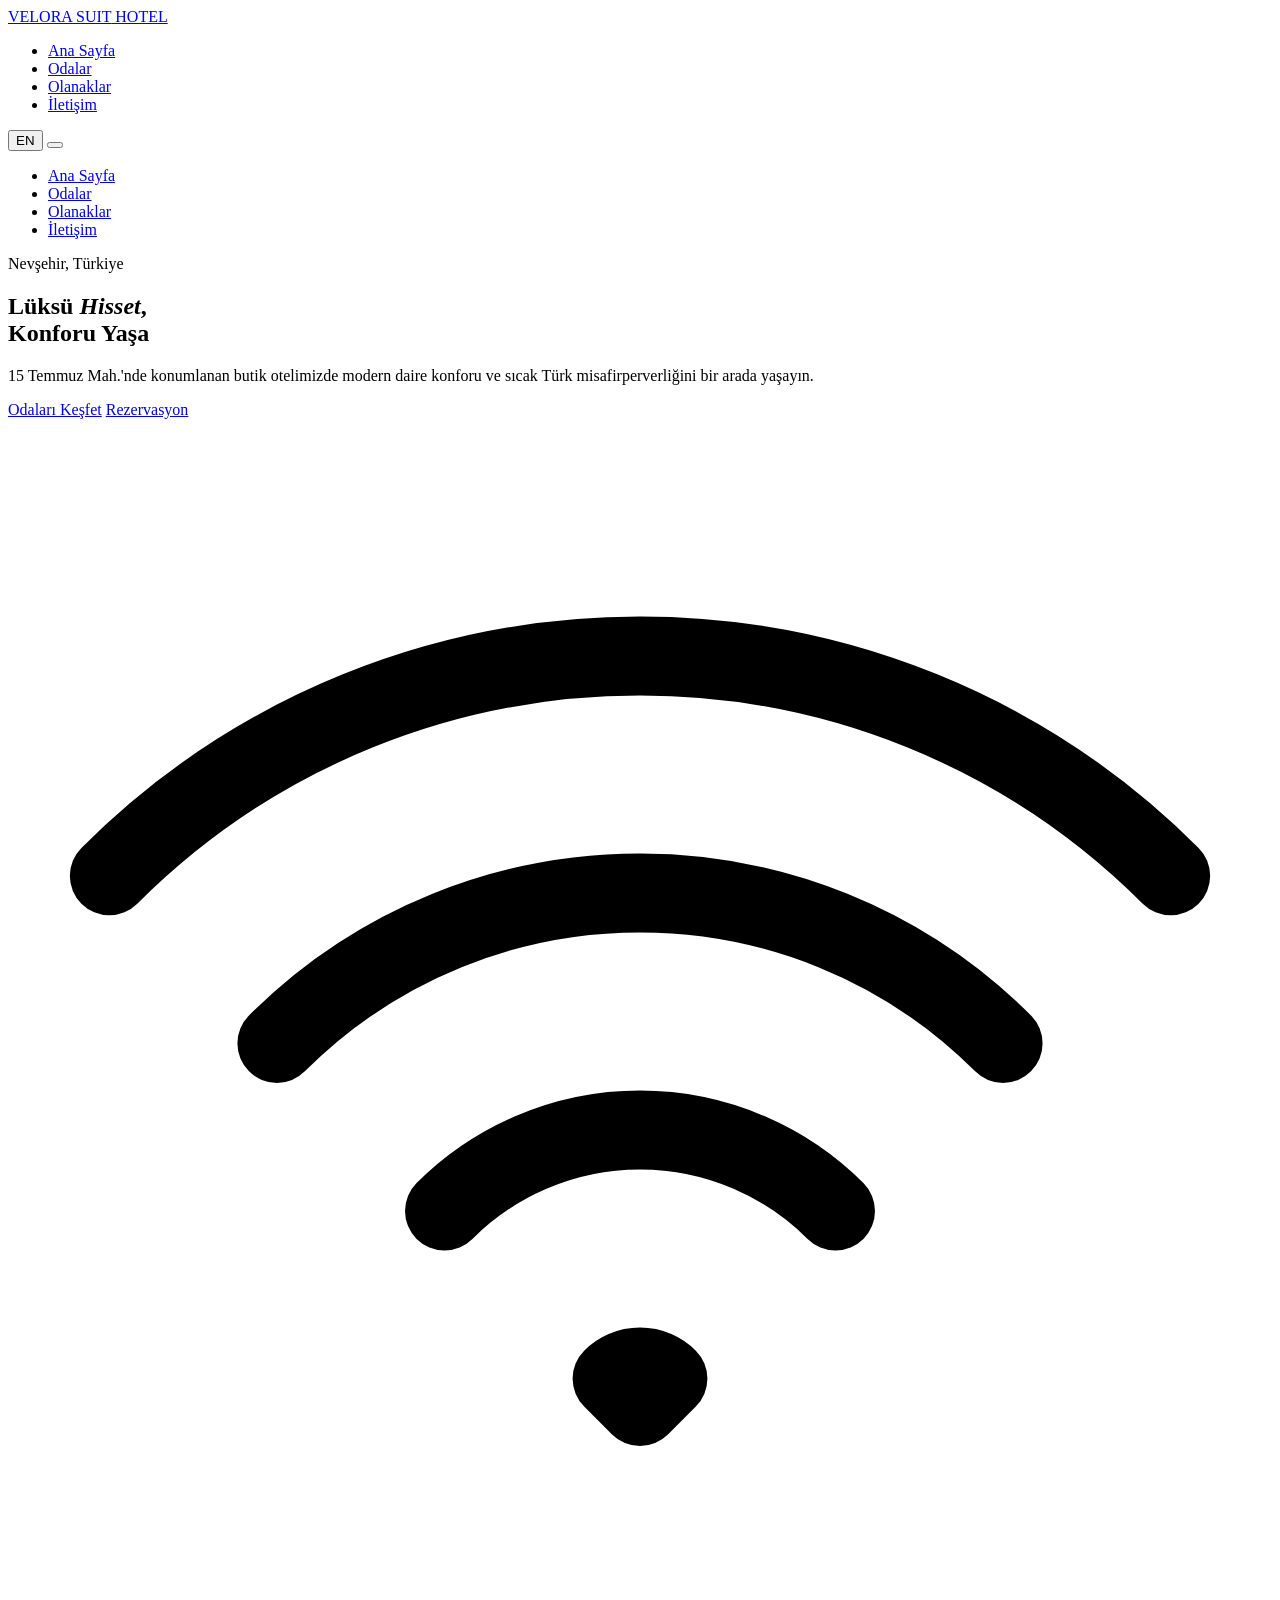
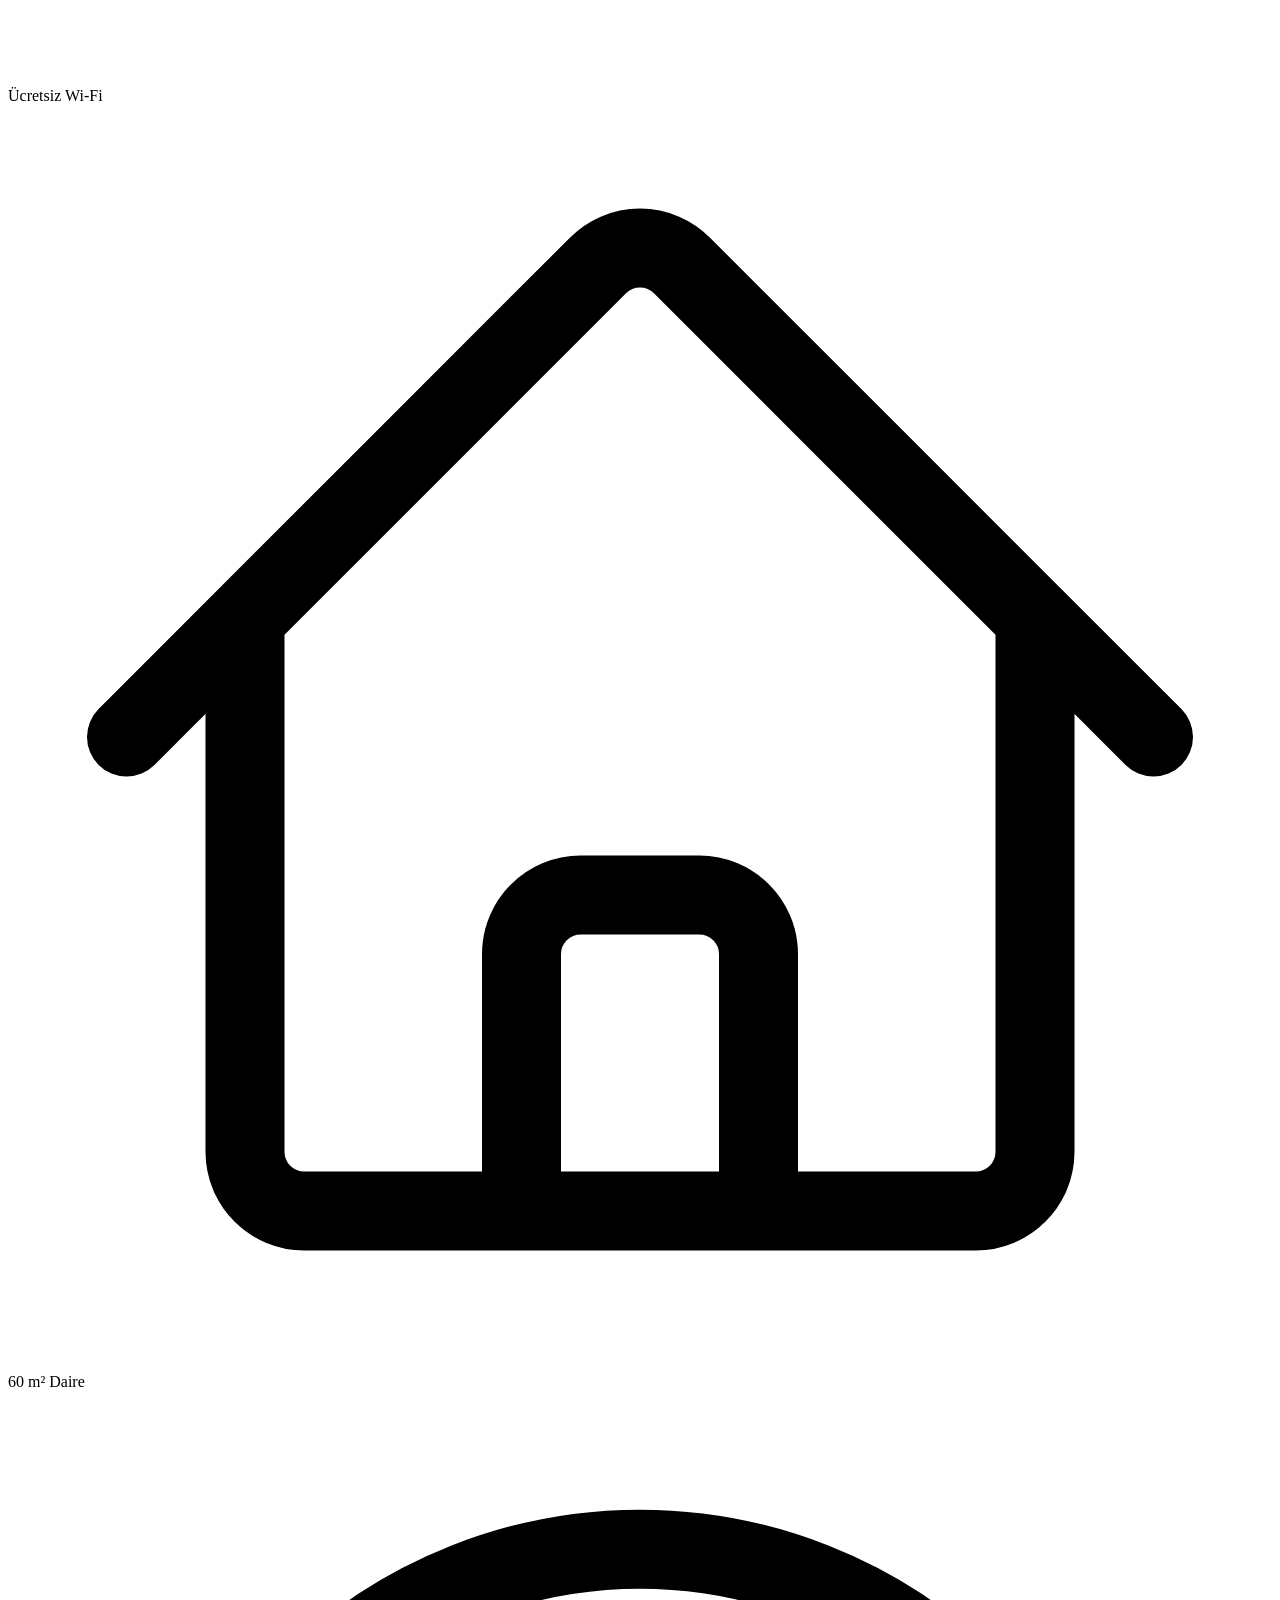
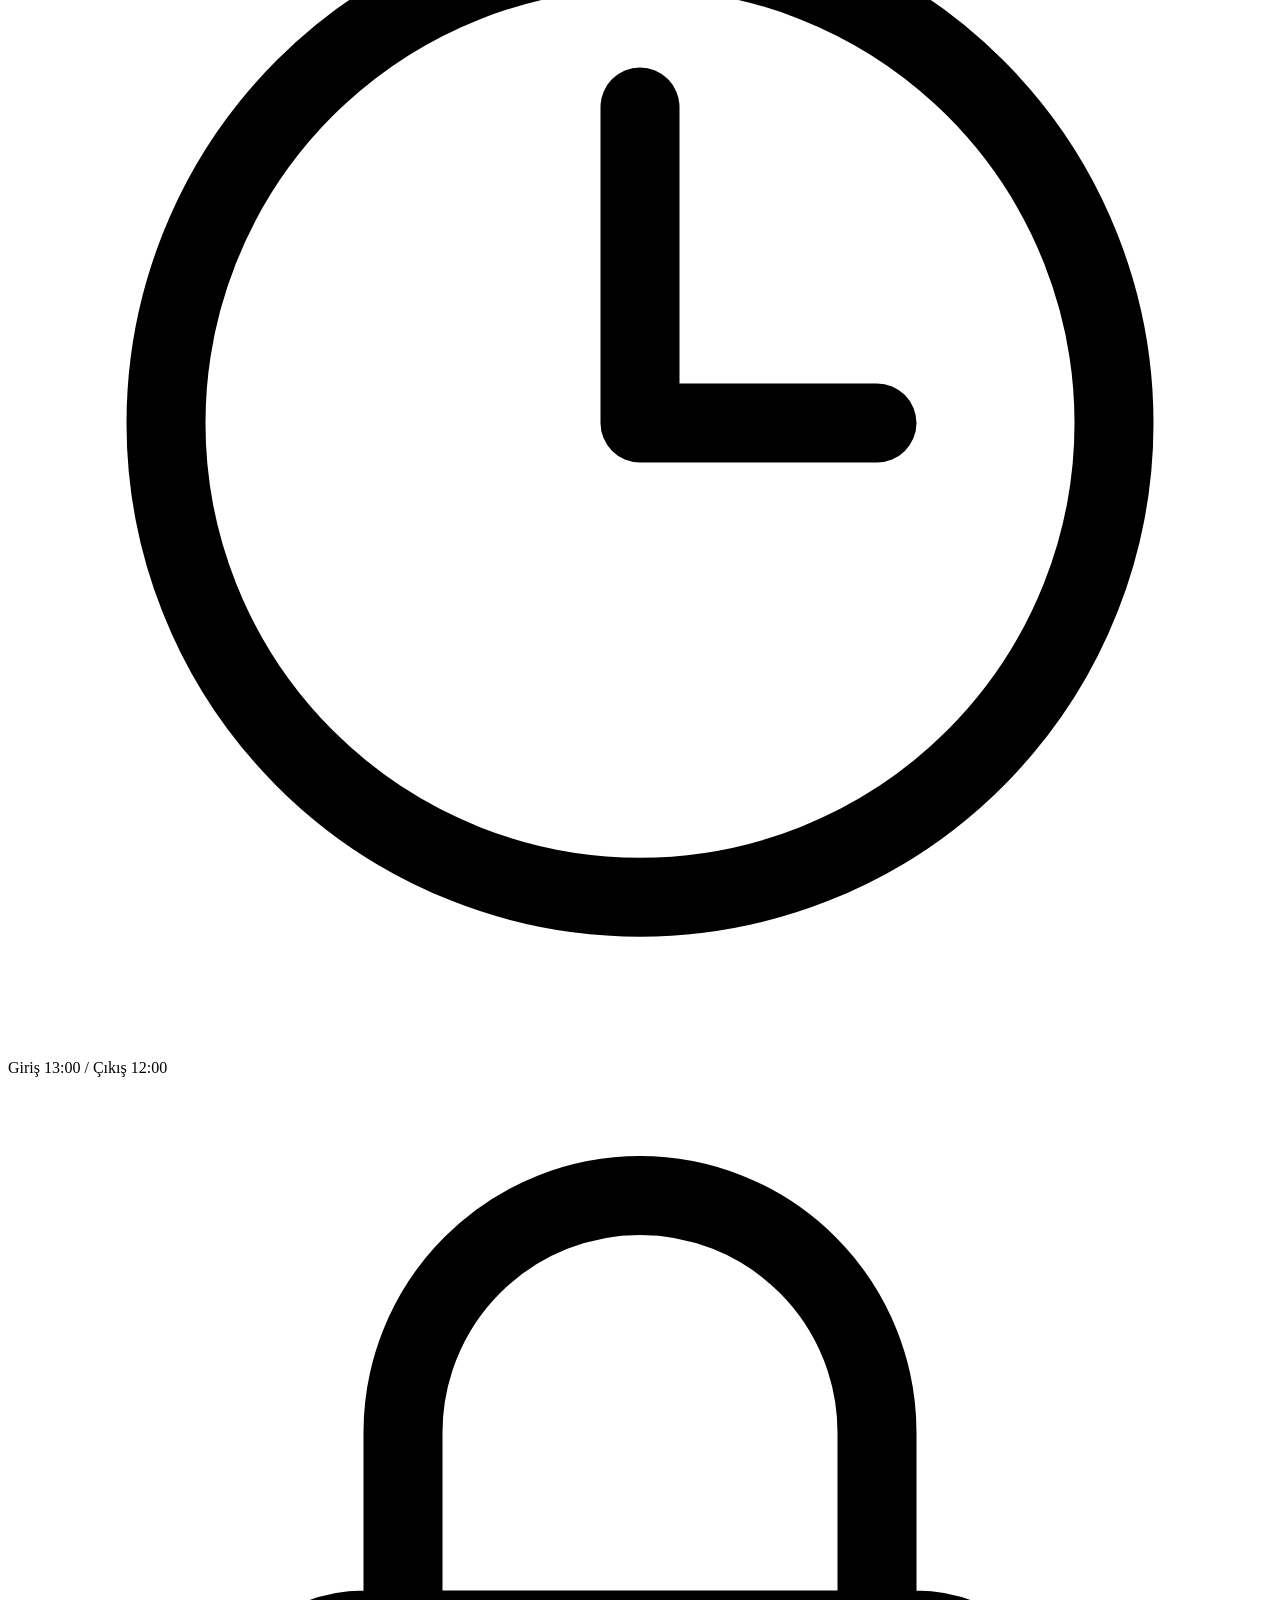
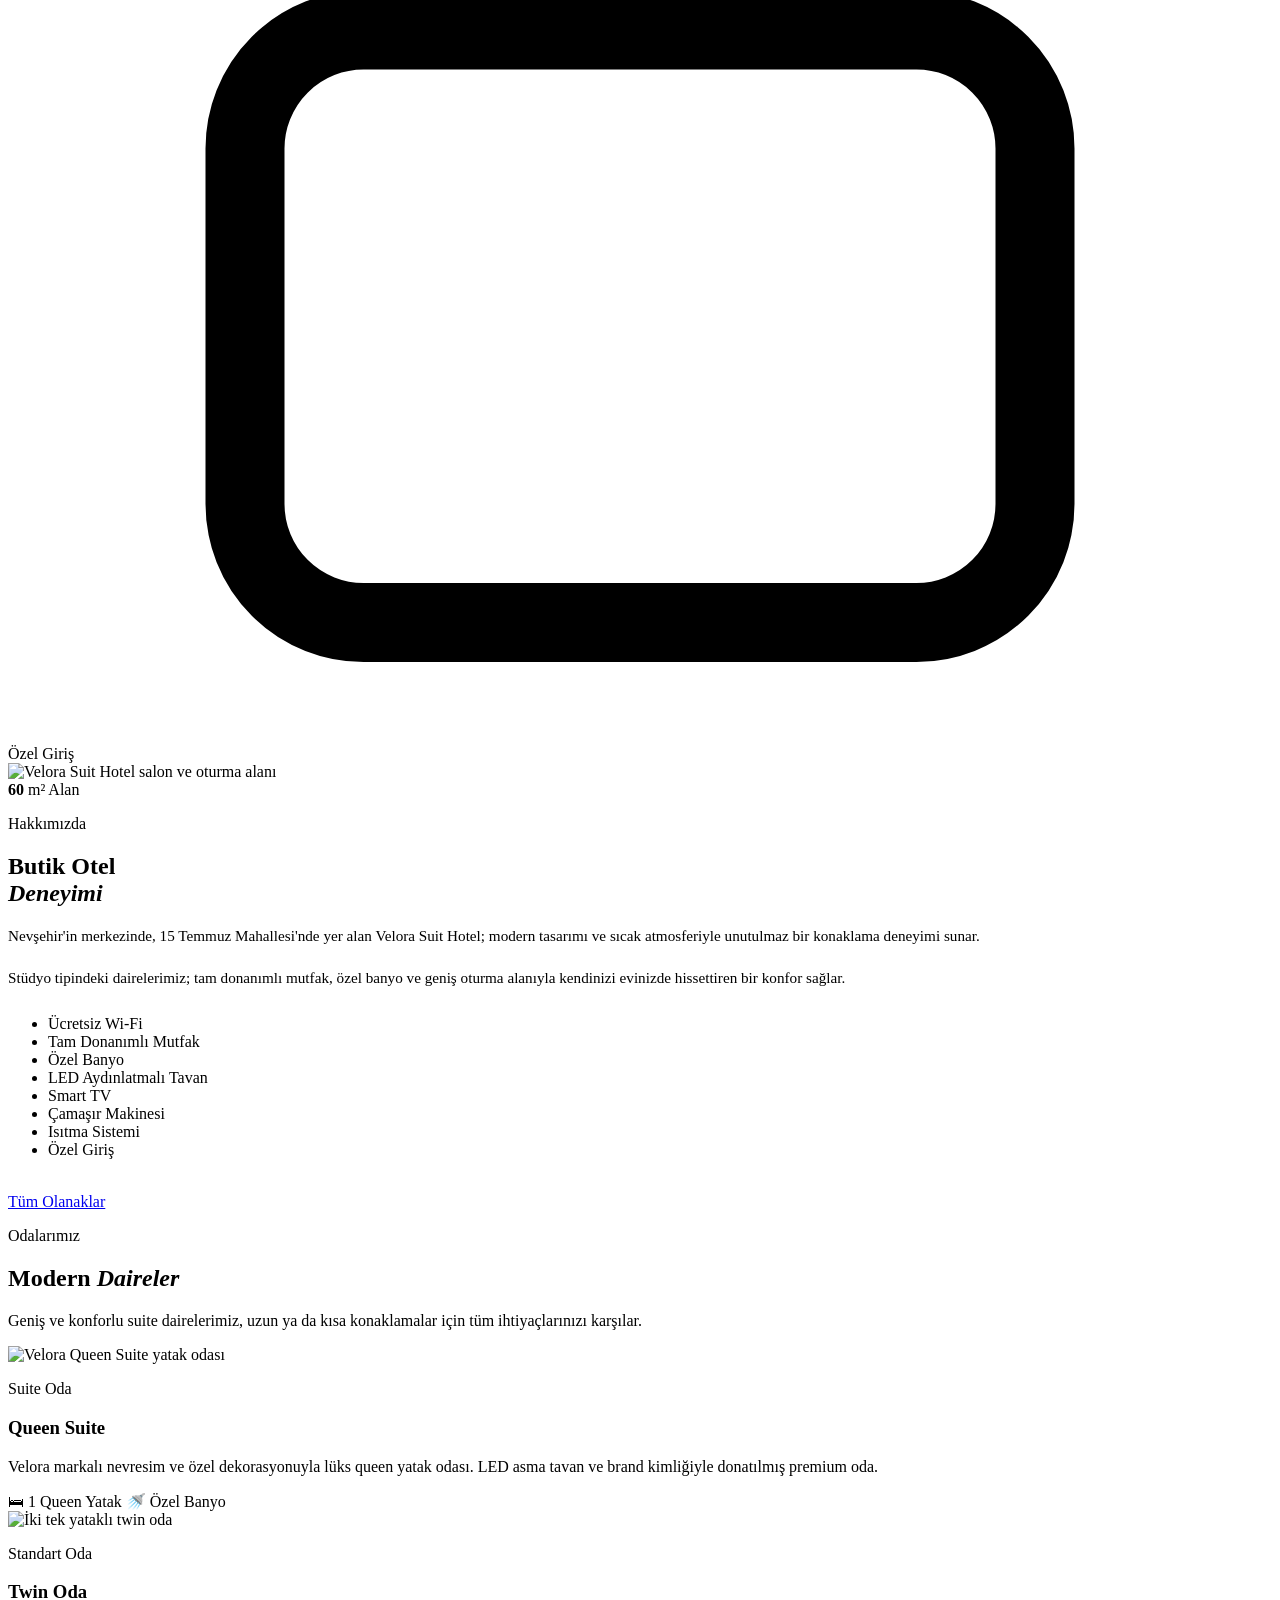
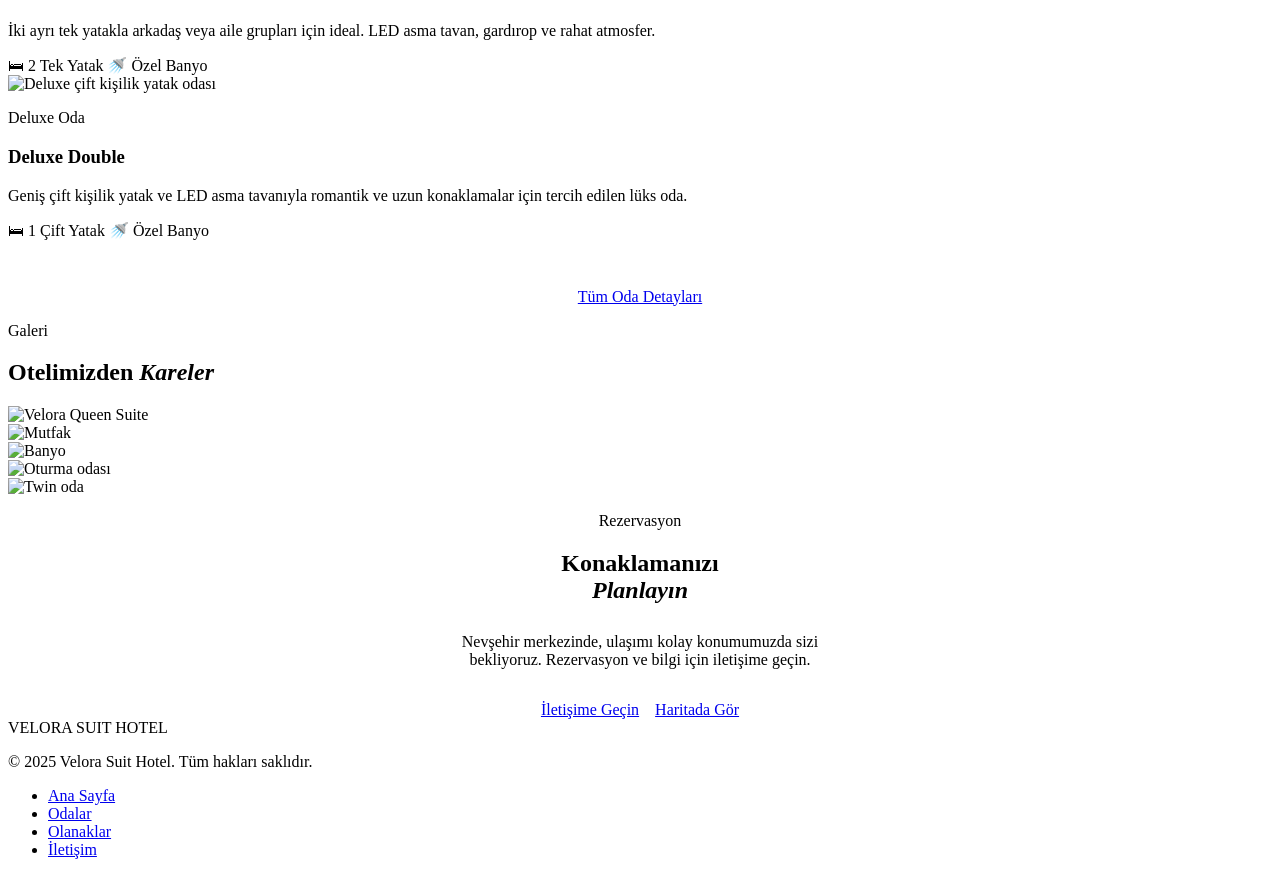
==== index.html @ 2bb5b2f3 "index.html eklendi" ====
<!DOCTYPE html>
<html lang="tr">
<head>
  <meta charset="UTF-8">
  <meta name="viewport" content="width=device-width, initial-scale=1.0">
  <meta name="description" content="Velora Suit Hotel — Nevşehir'in kalbinde lüks ve konforun buluştuğu butik otel. Modern daireler, özel giriş ve ücretsiz Wi-Fi.">
  <meta name="keywords" content="velora suit hotel, nevşehir otel, butik otel, kapadokya otel, suite hotel nevsehir">
  <meta name="author" content="Velora Suit Hotel">
  <meta property="og:title" content="Velora Suit Hotel — Nevşehir">
  <meta property="og:description" content="Luxury boutique hotel experience in the heart of Nevşehir.">
  <meta property="og:type" content="website">
  <meta name="theme-color" content="#0d0c0b">
  <title>Velora Suit Hotel — Nevşehir</title>
  <link rel="stylesheet" href="assets/css/style.css">
</head>
<body>

<!-- ── NAVBAR ── -->
<nav class="navbar" role="navigation">
  <a href="index.html" class="navbar__brand">VELORA <span>SUIT</span> HOTEL</a>
  <ul class="navbar__nav">
    <li><a href="index.html" data-tr="Ana Sayfa" data-en="Home">Ana Sayfa</a></li>
    <li><a href="pages/rooms.html" data-tr="Odalar" data-en="Rooms">Odalar</a></li>
    <li><a href="pages/amenities.html" data-tr="Olanaklar" data-en="Amenities">Olanaklar</a></li>
    <li><a href="pages/contact.html" data-tr="İletişim" data-en="Contact">İletişim</a></li>
  </ul>
  <button class="lang-btn" onclick="toggleLang()" aria-label="Change language">EN</button>
  <button class="hamburger" aria-label="Toggle menu" aria-expanded="false">
    <span></span><span></span><span></span>
  </button>
</nav>

<!-- Mobile nav -->
<ul class="mobile-nav" role="list">
  <li><a href="index.html" data-tr="Ana Sayfa" data-en="Home">Ana Sayfa</a></li>
  <li><a href="pages/rooms.html" data-tr="Odalar" data-en="Rooms">Odalar</a></li>
  <li><a href="pages/amenities.html" data-tr="Olanaklar" data-en="Amenities">Olanaklar</a></li>
  <li><a href="pages/contact.html" data-tr="İletişim" data-en="Contact">İletişim</a></li>
</ul>

<!-- ── HERO — bg: Velora logolu yatak odası (7.jpg) ── -->
<section class="hero">
  <div class="hero__bg" style="background-image: url('assets/img/hero-room.jpg');" role="img" aria-label="Velora Suite Hotel bedroom"></div>
  <div class="hero__overlay"></div>
  <div class="hero__content">
    <p class="hero__eyebrow" data-tr="Nevşehir, Türkiye" data-en="Nevşehir, Turkey">Nevşehir, Türkiye</p>
    <h1 class="hero__title" data-tr-html="Lüksü <em>Hisset</em>,<br>Konforu Yaşa" data-en-html="Feel the <em>Luxury</em>,<br>Live the Comfort">Lüksü <em>Hisset</em>,<br>Konforu Yaşa</h1>
    <p class="hero__sub" data-tr="15 Temmuz Mah.'nde konumlanan butik otelimizde modern daire konforu ve sıcak Türk misafirperverliğini bir arada yaşayın." data-en="Experience modern apartment comfort and warm Turkish hospitality at our boutique hotel in the 15 Temmuz neighborhood.">15 Temmuz Mah.'nde konumlanan butik otelimizde modern daire konforu ve sıcak Türk misafirperverliğini bir arada yaşayın.</p>
    <div class="hero__actions">
      <a href="pages/rooms.html" class="btn btn-primary" data-tr="Odaları Keşfet" data-en="Explore Rooms">Odaları Keşfet</a>
      <a href="pages/contact.html" class="btn btn-outline" data-tr="Rezervasyon" data-en="Book Now">Rezervasyon</a>
    </div>
  </div>
</section>

<!-- ── INFO STRIP ── -->
<div class="info-strip">
  <div class="info-strip__inner">
    <div class="info-strip__item">
      <svg fill="none" stroke="currentColor" viewBox="0 0 24 24" stroke-width="1.5"><path stroke-linecap="round" stroke-linejoin="round" d="M8.288 15.038a5.25 5.25 0 017.424 0M5.106 11.856c3.807-3.808 9.98-3.808 13.788 0M1.924 8.674c5.565-5.565 14.587-5.565 20.152 0M12.53 18.22l-.53.53-.53-.53a.75.75 0 011.06 0z"/></svg>
      <span data-tr="Ücretsiz Wi-Fi" data-en="Free Wi-Fi">Ücretsiz Wi-Fi</span>
    </div>
    <div class="info-strip__item">
      <svg fill="none" stroke="currentColor" viewBox="0 0 24 24" stroke-width="1.5"><path stroke-linecap="round" stroke-linejoin="round" d="M2.25 12l8.954-8.955a1.126 1.126 0 011.591 0L21.75 12M4.5 9.75v10.125c0 .621.504 1.125 1.125 1.125H9.75v-4.875c0-.621.504-1.125 1.125-1.125h2.25c.621 0 1.125.504 1.125 1.125V21h4.125c.621 0 1.125-.504 1.125-1.125V9.75M8.25 21h8.25"/></svg>
      <span data-tr="60 m² Daire" data-en="60 m² Suite">60 m² Daire</span>
    </div>
    <div class="info-strip__item">
      <svg fill="none" stroke="currentColor" viewBox="0 0 24 24" stroke-width="1.5"><path stroke-linecap="round" stroke-linejoin="round" d="M12 6v6h4.5m4.5 0a9 9 0 11-18 0 9 9 0 0118 0z"/></svg>
      <span data-tr="Giriş 13:00 / Çıkış 12:00" data-en="Check-in 13:00 / Check-out 12:00">Giriş 13:00 / Çıkış 12:00</span>
    </div>
    <div class="info-strip__item">
      <svg fill="none" stroke="currentColor" viewBox="0 0 24 24" stroke-width="1.5"><path stroke-linecap="round" stroke-linejoin="round" d="M16.5 10.5V6.75a4.5 4.5 0 10-9 0v3.75m-.75 11.25h10.5a2.25 2.25 0 002.25-2.25v-6.75a2.25 2.25 0 00-2.25-2.25H6.75a2.25 2.25 0 00-2.25 2.25v6.75a2.25 2.25 0 002.25 2.25z"/></svg>
      <span data-tr="Özel Giriş" data-en="Private Entrance">Özel Giriş</span>
    </div>
  </div>
</div>

<!-- ── ABOUT — img: Oturma odası (1.jpg / living-room.jpg) ── -->
<section class="section">
  <div class="container">
    <div class="about-grid">
      <div class="about-img reveal">
        <img src="assets/img/living-room.jpg" alt="Velora Suit Hotel salon ve oturma alanı" style="height:520px;">
        <div class="about-img__badge">
          <strong>60</strong>
          <span data-tr="m² Alan" data-en="m² Space">m² Alan</span>
        </div>
      </div>
      <div class="reveal">
        <p class="section-label" data-tr="Hakkımızda" data-en="About Us">Hakkımızda</p>
        <h2 data-tr-html="Butik Otel<br><em>Deneyimi</em>" data-en-html="Boutique Hotel<br><em>Experience</em>">Butik Otel<br><em>Deneyimi</em></h2>
        <div class="gold-divider"></div>
        <p style="color:var(--clr-muted);font-size:.95rem;margin-bottom:1.5rem;" data-tr="Nevşehir'in merkezinde, 15 Temmuz Mahallesi'nde yer alan Velora Suit Hotel; modern tasarımı ve sıcak atmosferiyle unutulmaz bir konaklama deneyimi sunar." data-en="Located in central Nevşehir's 15 Temmuz neighborhood, Velora Suit Hotel offers an unforgettable stay with its modern design and warm atmosphere.">Nevşehir'in merkezinde, 15 Temmuz Mahallesi'nde yer alan Velora Suit Hotel; modern tasarımı ve sıcak atmosferiyle unutulmaz bir konaklama deneyimi sunar.</p>
        <p style="color:var(--clr-muted);font-size:.95rem;margin-bottom:1.8rem;" data-tr="Stüdyo tipindeki dairelerimiz; tam donanımlı mutfak, özel banyo ve geniş oturma alanıyla kendinizi evinizde hissettiren bir konfor sağlar." data-en="Our studio-type suites provide a home-away-from-home feeling with a fully equipped kitchen, private bathroom, and spacious living area.">Stüdyo tipindeki dairelerimiz; tam donanımlı mutfak, özel banyo ve geniş oturma alanıyla kendinizi evinizde hissettiren bir konfor sağlar.</p>
        <ul class="features-list">
          <li data-tr="Ücretsiz Wi-Fi" data-en="Free Wi-Fi">Ücretsiz Wi-Fi</li>
          <li data-tr="Tam Donanımlı Mutfak" data-en="Fully Equipped Kitchen">Tam Donanımlı Mutfak</li>
          <li data-tr="Özel Banyo" data-en="Private Bathroom">Özel Banyo</li>
          <li data-tr="LED Aydınlatmalı Tavan" data-en="LED Lit Ceiling">LED Aydınlatmalı Tavan</li>
          <li data-tr="Smart TV" data-en="Smart TV">Smart TV</li>
          <li data-tr="Çamaşır Makinesi" data-en="Washing Machine">Çamaşır Makinesi</li>
          <li data-tr="Isıtma Sistemi" data-en="Heating System">Isıtma Sistemi</li>
          <li data-tr="Özel Giriş" data-en="Private Entrance">Özel Giriş</li>
        </ul>
        <br>
        <a href="pages/amenities.html" class="btn btn-outline" data-tr="Tüm Olanaklar" data-en="All Amenities">Tüm Olanaklar</a>
      </div>
    </div>
  </div>
</section>

<!-- ── ROOMS PREVIEW ── -->
<section class="section section--alt">
  <div class="container">
    <div class="section-head reveal">
      <p class="section-label" data-tr="Odalarımız" data-en="Our Rooms">Odalarımız</p>
      <h2 data-tr-html="Modern <em>Daireler</em>" data-en-html="Modern <em>Suites</em>">Modern <em>Daireler</em></h2>
      <p data-tr="Geniş ve konforlu suite dairelerimiz, uzun ya da kısa konaklamalar için tüm ihtiyaçlarınızı karşılar." data-en="Our spacious and comfortable suites meet all your needs for both short and extended stays.">Geniş ve konforlu suite dairelerimiz, uzun ya da kısa konaklamalar için tüm ihtiyaçlarınızı karşılar.</p>
    </div>
    <div class="rooms-grid">

      <!-- Velora logolu yatak odası (7.jpg) → Queen Suite -->
      <div class="room-card reveal">
        <div class="room-card__img img-trigger">
          <img src="assets/img/hero-room.jpg" alt="Velora Queen Suite yatak odası" style="object-position: center top;">
        </div>
        <div class="room-card__body">
          <p class="room-card__tag" data-tr="Suite Oda" data-en="Suite Room">Suite Oda</p>
          <h3 class="room-card__title" data-tr="Queen Suite" data-en="Queen Suite">Queen Suite</h3>
          <p class="room-card__desc" data-tr="Velora markalı nevresim ve özel dekorasyonuyla lüks queen yatak odası. LED asma tavan ve brand kimliğiyle donatılmış premium oda." data-en="Luxury queen bedroom with Velora-branded linen and private decor. Premium suite featuring LED ceiling lighting and brand identity.">Velora markalı nevresim ve özel dekorasyonuyla lüks queen yatak odası. LED asma tavan ve brand kimliğiyle donatılmış premium oda.</p>
          <div class="room-card__meta">
            <span data-tr="🛏 1 Queen Yatak" data-en="🛏 1 Queen Bed">🛏 1 Queen Yatak</span>
            <span data-tr="🚿 Özel Banyo" data-en="🚿 Private Bath">🚿 Özel Banyo</span>
          </div>
        </div>
      </div>

      <!-- İki tek yataklı oda (5.jpg) → Twin Oda -->
      <div class="room-card reveal">
        <div class="room-card__img img-trigger">
          <img src="assets/img/twin-room.jpg" alt="İki tek yataklı twin oda">
        </div>
        <div class="room-card__body">
          <p class="room-card__tag" data-tr="Standart Oda" data-en="Standard Room">Standart Oda</p>
          <h3 class="room-card__title" data-tr="Twin Oda" data-en="Twin Room">Twin Oda</h3>
          <p class="room-card__desc" data-tr="İki ayrı tek yatakla arkadaş veya aile grupları için ideal. LED asma tavan, gardırop ve rahat atmosfer." data-en="Ideal for friends or families with two separate single beds. Features LED ceiling, wardrobe, and a comfortable atmosphere.">İki ayrı tek yatakla arkadaş veya aile grupları için ideal. LED asma tavan, gardırop ve rahat atmosfer.</p>
          <div class="room-card__meta">
            <span data-tr="🛏 2 Tek Yatak" data-en="🛏 2 Single Beds">🛏 2 Tek Yatak</span>
            <span data-tr="🚿 Özel Banyo" data-en="🚿 Private Bath">🚿 Özel Banyo</span>
          </div>
        </div>
      </div>

      <!-- Büyük çift kişilik yatak (6.jpg) → Deluxe Double -->
      <div class="room-card reveal">
        <div class="room-card__img img-trigger">
          <img src="assets/img/double-room.jpg" alt="Deluxe çift kişilik yatak odası">
        </div>
        <div class="room-card__body">
          <p class="room-card__tag" data-tr="Deluxe Oda" data-en="Deluxe Room">Deluxe Oda</p>
          <h3 class="room-card__title" data-tr="Deluxe Double" data-en="Deluxe Double">Deluxe Double</h3>
          <p class="room-card__desc" data-tr="Geniş çift kişilik yatak ve LED asma tavanıyla romantik ve uzun konaklamalar için tercih edilen lüks oda." data-en="Luxury room preferred for romantic getaways and extended stays, featuring a spacious double bed and LED ceiling.">Geniş çift kişilik yatak ve LED asma tavanıyla romantik ve uzun konaklamalar için tercih edilen lüks oda.</p>
          <div class="room-card__meta">
            <span data-tr="🛏 1 Çift Yatak" data-en="🛏 1 Double Bed">🛏 1 Çift Yatak</span>
            <span data-tr="🚿 Özel Banyo" data-en="🚿 Private Bath">🚿 Özel Banyo</span>
          </div>
        </div>
      </div>

    </div>
    <div style="text-align:center;margin-top:3rem;">
      <a href="pages/rooms.html" class="btn btn-primary" data-tr="Tüm Oda Detayları" data-en="All Room Details">Tüm Oda Detayları</a>
    </div>
  </div>
</section>

<!-- ── GALLERY ── -->
<section class="section">
  <div class="container">
    <div class="section-head reveal">
      <p class="section-label" data-tr="Galeri" data-en="Gallery">Galeri</p>
      <h2 data-tr-html="Otelimizden <em>Kareler</em>" data-en-html="A Glimpse of <em>Our Hotel</em>">Otelimizden <em>Kareler</em></h2>
    </div>
    <div class="gallery-grid">
      <!-- Velora yatak odası (7.jpg) - büyük sol kart -->
      <div class="gallery-item reveal img-trigger">
        <img src="assets/img/hero-room.jpg" alt="Velora Queen Suite" style="object-position:center top;">
      </div>
      <!-- Mutfak (3.jpg) -->
      <div class="gallery-item reveal img-trigger">
        <img src="assets/img/kitchen.jpg" alt="Mutfak" style="object-position:center center;">
      </div>
      <!-- Banyo (2.jpg) -->
      <div class="gallery-item reveal img-trigger">
        <img src="assets/img/bathroom.jpg" alt="Banyo">
      </div>
      <!-- Salon (1.jpg) -->
      <div class="gallery-item reveal img-trigger">
        <img src="assets/img/living-room.jpg" alt="Oturma odası" style="object-position:center center;">
      </div>
      <!-- Twin oda (5.jpg) -->
      <div class="gallery-item reveal img-trigger">
        <img src="assets/img/twin-room.jpg" alt="Twin oda">
      </div>
    </div>
  </div>
</section>

<!-- ── CTA ── -->
<section class="section section--alt" style="text-align:center;">
  <div class="container reveal">
    <p class="section-label" data-tr="Rezervasyon" data-en="Reservation">Rezervasyon</p>
    <h2 data-tr-html="Konaklamanızı<br><em>Planlayın</em>" data-en-html="Plan Your<br><em>Stay</em>">Konaklamanızı<br><em>Planlayın</em></h2>
    <div class="gold-divider" style="margin:1.2rem auto 1.8rem;"></div>
    <p style="color:var(--clr-muted);max-width:400px;margin:0 auto 2rem;" data-tr="Nevşehir merkezinde, ulaşımı kolay konumumuzda sizi bekliyoruz. Rezervasyon ve bilgi için iletişime geçin." data-en="We look forward to welcoming you at our centrally located property in Nevşehir. Contact us for bookings and inquiries.">Nevşehir merkezinde, ulaşımı kolay konumumuzda sizi bekliyoruz. Rezervasyon ve bilgi için iletişime geçin.</p>
    <div style="display:flex;gap:1rem;justify-content:center;flex-wrap:wrap;">
      <a href="pages/contact.html" class="btn btn-primary" data-tr="İletişime Geçin" data-en="Get in Touch">İletişime Geçin</a>
      <a href="https://maps.app.goo.gl/EUJVZFMvcdo251zZA" target="_blank" rel="noopener" class="btn btn-outline" data-tr="Haritada Gör" data-en="View on Map">Haritada Gör</a>
    </div>
  </div>
</section>

<!-- ── FOOTER ── -->
<footer class="footer">
  <div class="footer__inner">
    <div class="footer__brand">VELORA <span>SUIT</span> HOTEL</div>
    <p class="footer__copy" data-tr="© 2025 Velora Suit Hotel. Tüm hakları saklıdır." data-en="© 2025 Velora Suit Hotel. All rights reserved.">© 2025 Velora Suit Hotel. Tüm hakları saklıdır.</p>
    <ul class="footer__links">
      <li><a href="index.html" data-tr="Ana Sayfa" data-en="Home">Ana Sayfa</a></li>
      <li><a href="pages/rooms.html" data-tr="Odalar" data-en="Rooms">Odalar</a></li>
      <li><a href="pages/amenities.html" data-tr="Olanaklar" data-en="Amenities">Olanaklar</a></li>
      <li><a href="pages/contact.html" data-tr="İletişim" data-en="Contact">İletişim</a></li>
    </ul>
  </div>
</footer>

<script src="assets/js/main.js"></script>
</body>
</html>
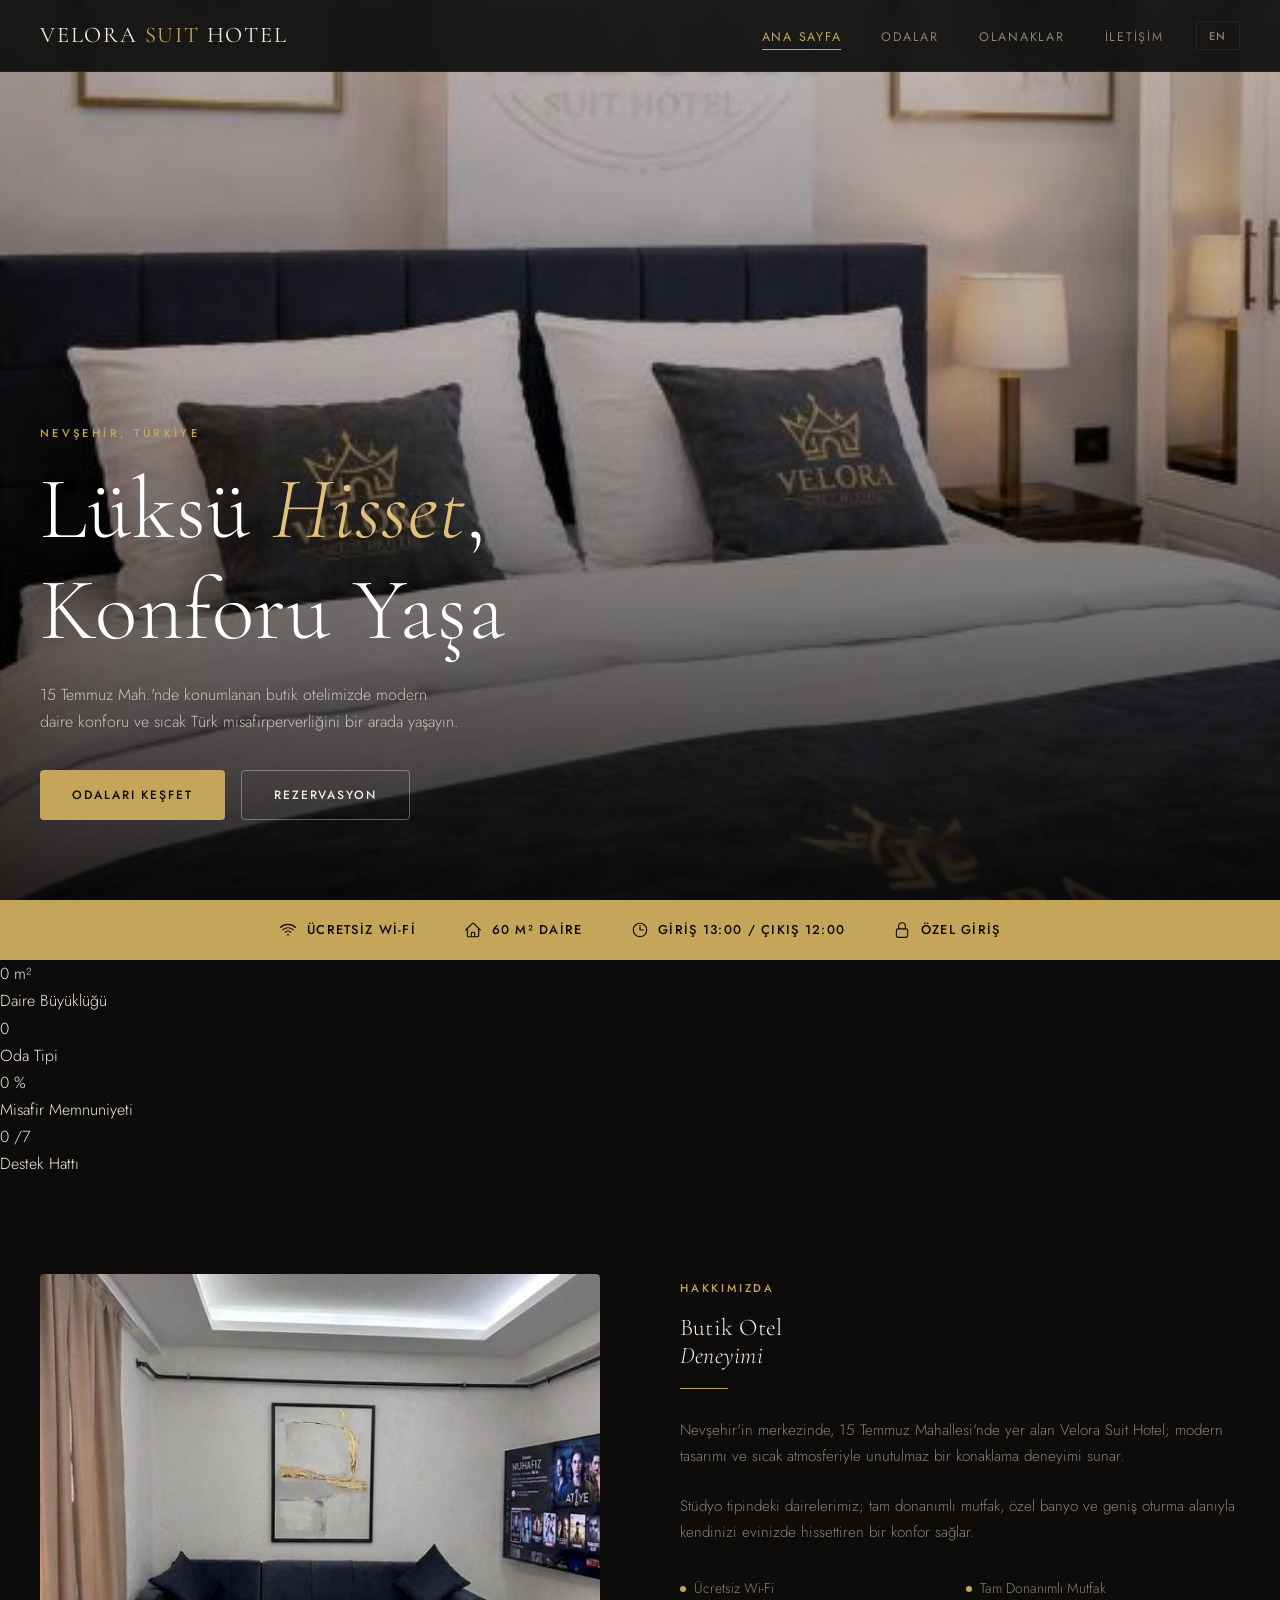
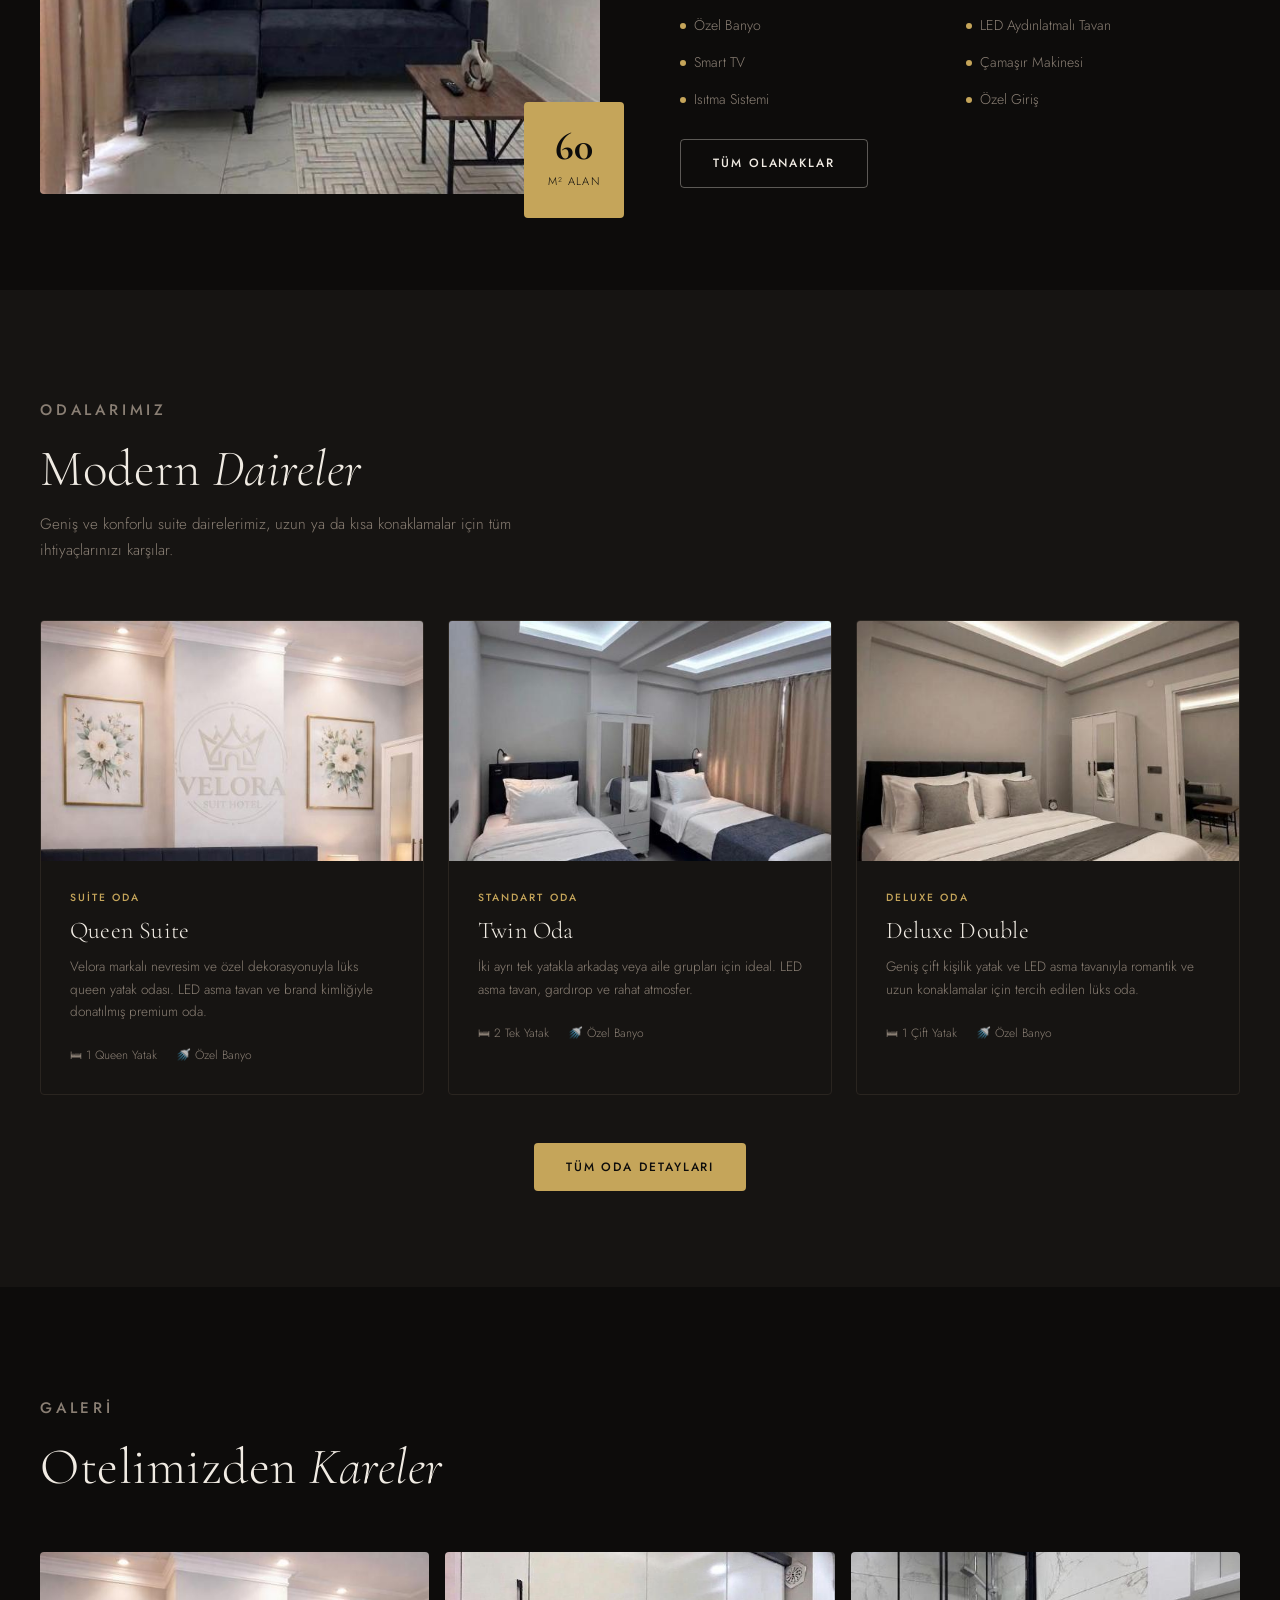
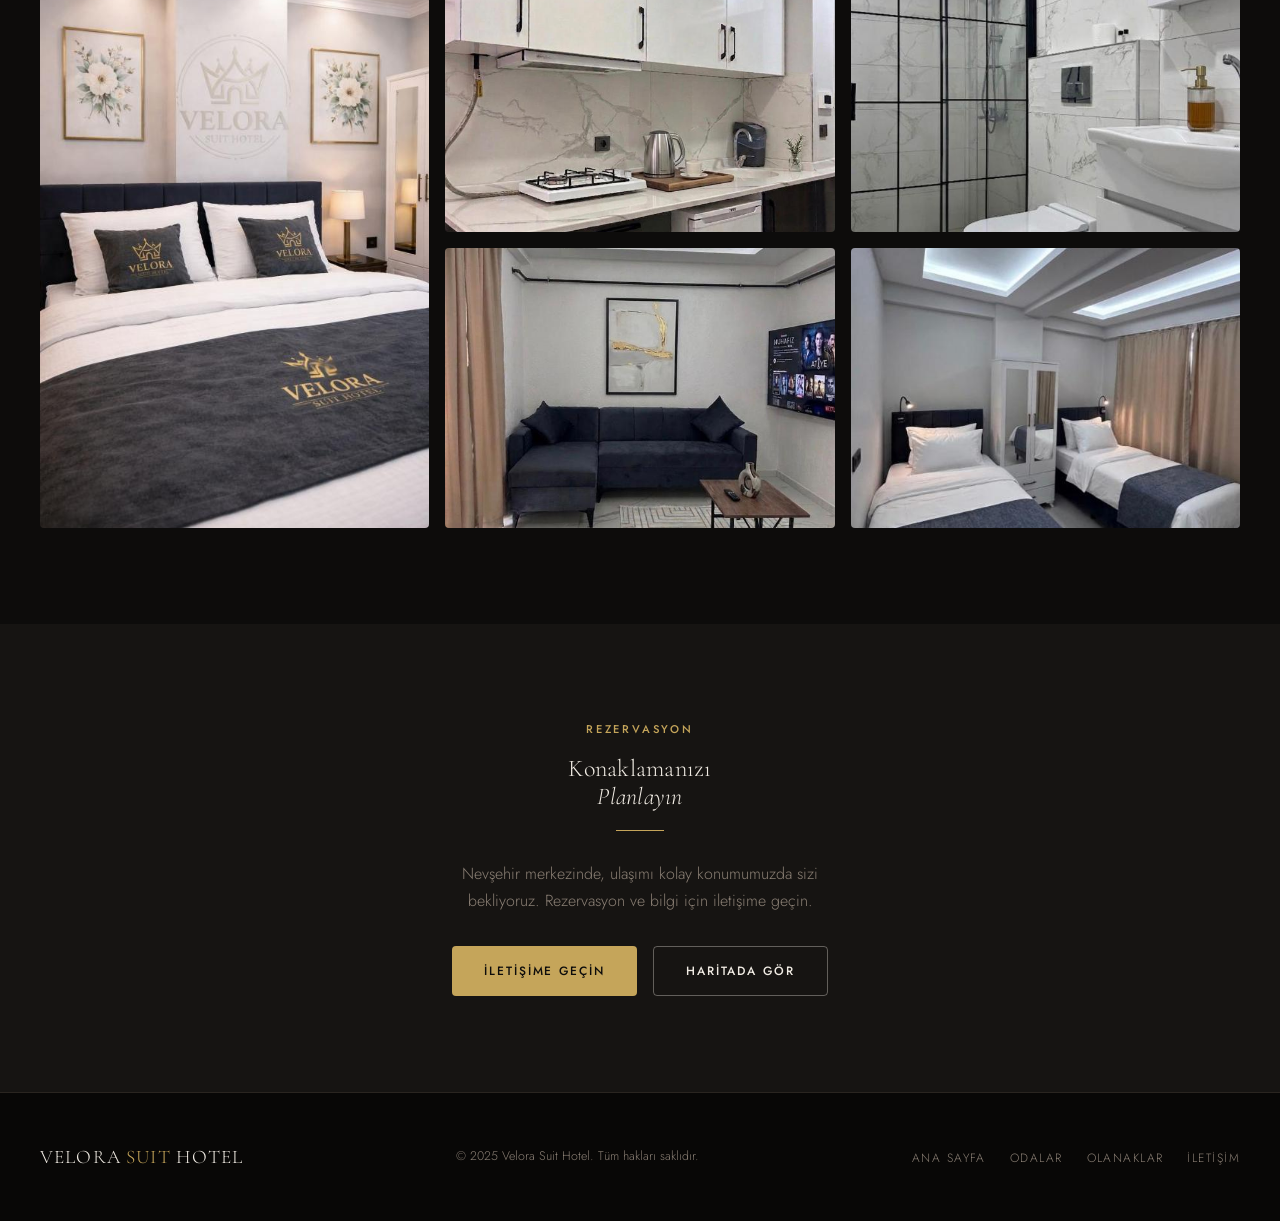
==== commit fb0f500a: "yukarı çıkma butonu ve etkileşimli sss eklendi" ====
--- a/index.html
+++ b/index.html
@@ -71,6 +71,41 @@
     <div class="info-strip__item">
       <svg fill="none" stroke="currentColor" viewBox="0 0 24 24" stroke-width="1.5"><path stroke-linecap="round" stroke-linejoin="round" d="M16.5 10.5V6.75a4.5 4.5 0 10-9 0v3.75m-.75 11.25h10.5a2.25 2.25 0 002.25-2.25v-6.75a2.25 2.25 0 00-2.25-2.25H6.75a2.25 2.25 0 00-2.25 2.25v6.75a2.25 2.25 0 002.25 2.25z"/></svg>
       <span data-tr="Özel Giriş" data-en="Private Entrance">Özel Giriş</span>
+    </div>
+  </div>
+</div>
+
+<!-- ── SAYAÇ / İSTATİSTİK ── -->
+<!-- JavaScript Etkileşimi #4: Sayaç Animasyonu -->
+<!-- Ekrana girince data-target değerine kadar animasyonlu sayar -->
+<div class="stats-section">
+  <div class="stats-grid">
+    <div class="stat-item">
+      <div class="stat-item__number">
+        <span class="counter-num" data-target="60">0</span>
+        <span class="stat-item__suffix" data-tr="m²" data-en="m²">m²</span>
+      </div>
+      <p class="stat-item__label" data-tr="Daire Büyüklüğü" data-en="Suite Size">Daire Büyüklüğü</p>
+    </div>
+    <div class="stat-item">
+      <div class="stat-item__number">
+        <span class="counter-num" data-target="3">0</span>
+      </div>
+      <p class="stat-item__label" data-tr="Oda Tipi" data-en="Room Types">Oda Tipi</p>
+    </div>
+    <div class="stat-item">
+      <div class="stat-item__number">
+        <span class="counter-num" data-target="100">0</span>
+        <span class="stat-item__suffix">%</span>
+      </div>
+      <p class="stat-item__label" data-tr="Misafir Memnuniyeti" data-en="Guest Satisfaction">Misafir Memnuniyeti</p>
+    </div>
+    <div class="stat-item">
+      <div class="stat-item__number">
+        <span class="counter-num" data-target="24">0</span>
+        <span class="stat-item__suffix" data-tr="/7" data-en="/7">/7</span>
+      </div>
+      <p class="stat-item__label" data-tr="Destek Hattı" data-en="Support Line">Destek Hattı</p>
     </div>
   </div>
 </div>
--- a/assets/css/style.css
+++ b/assets/css/style.css
@@ -0,0 +1,1023 @@
+/* =============================================
+   VELORA SUIT HOTEL — STYLE.CSS
+   Luxury editorial aesthetic | Dark + Gold
+   ============================================= */
+
+@import url('https://fonts.googleapis.com/css2?family=Cormorant+Garamond:ital,wght@0,300;0,400;0,600;1,300;1,400&family=Jost:wght@300;400;500;600&display=swap');
+
+/* ── CSS Variables ── */
+:root {
+  --clr-bg:        #0d0c0b;
+  --clr-surface:   #161412;
+  --clr-border:    #2a2520;
+  --clr-gold:      #c5a55a;
+  --clr-gold-lt:   #e0c07a;
+  --clr-cream:     #f0ebe3;
+  --clr-muted:     #8a7f74;
+  --clr-white:     #ffffff;
+
+  --ff-display:    'Cormorant Garamond', Georgia, serif;
+  --ff-body:       'Jost', sans-serif;
+
+  --nav-h:         72px;
+  --radius:        4px;
+  --transition:    0.35s cubic-bezier(0.4, 0, 0.2, 1);
+  --shadow:        0 8px 40px rgba(0,0,0,0.5);
+}
+
+/* ── Reset ── */
+*, *::before, *::after { box-sizing: border-box; margin: 0; padding: 0; }
+
+html { scroll-behavior: smooth; font-size: 16px; }
+
+body {
+  background: var(--clr-bg);
+  color: var(--clr-cream);
+  font-family: var(--ff-body);
+  font-weight: 300;
+  line-height: 1.7;
+  overflow-x: hidden;
+}
+
+img {
+  display: block;
+  max-width: 100%;
+  height: auto;
+  object-fit: cover;
+}
+
+a { color: inherit; text-decoration: none; }
+
+/* ── Typography ── */
+h1, h2, h3, h4 {
+  font-family: var(--ff-display);
+  font-weight: 300;
+  line-height: 1.15;
+  letter-spacing: 0.01em;
+}
+
+.section-label {
+  font-family: var(--ff-body);
+  font-size: 0.7rem;
+  font-weight: 500;
+  letter-spacing: 0.25em;
+  text-transform: uppercase;
+  color: var(--clr-gold);
+  margin-bottom: 1rem;
+}
+
+/* ── Navbar ── */
+.navbar {
+  position: fixed;
+  top: 0; left: 0; right: 0;
+  z-index: 1000;
+  height: var(--nav-h);
+  display: flex;
+  align-items: center;
+  padding: 0 2.5rem;
+  background: rgba(13, 12, 11, 0.92);
+  backdrop-filter: blur(12px);
+  border-bottom: 1px solid var(--clr-border);
+  transition: background var(--transition);
+}
+
+.navbar__brand {
+  font-family: var(--ff-display);
+  font-size: 1.4rem;
+  font-weight: 400;
+  letter-spacing: 0.08em;
+  color: var(--clr-cream);
+  white-space: nowrap;
+}
+
+.navbar__brand span {
+  color: var(--clr-gold);
+}
+
+.navbar__nav {
+  display: flex;
+  align-items: center;
+  gap: 2.5rem;
+  margin-left: auto;
+  list-style: none;
+}
+
+.navbar__nav a {
+  font-size: 0.78rem;
+  font-weight: 400;
+  letter-spacing: 0.14em;
+  text-transform: uppercase;
+  color: var(--clr-muted);
+  transition: color var(--transition);
+  position: relative;
+  padding-bottom: 2px;
+}
+
+.navbar__nav a::after {
+  content: '';
+  position: absolute;
+  bottom: -2px; left: 0;
+  width: 0; height: 1px;
+  background: var(--clr-gold);
+  transition: width var(--transition);
+}
+
+.navbar__nav a:hover,
+.navbar__nav a.active {
+  color: var(--clr-gold);
+}
+
+.navbar__nav a:hover::after,
+.navbar__nav a.active::after {
+  width: 100%;
+}
+
+/* Lang Toggle */
+.lang-btn {
+  margin-left: 2rem;
+  background: transparent;
+  border: 1px solid var(--clr-border);
+  color: var(--clr-muted);
+  font-family: var(--ff-body);
+  font-size: 0.7rem;
+  font-weight: 500;
+  letter-spacing: 0.15em;
+  padding: 0.35rem 0.75rem;
+  border-radius: 2px;
+  cursor: pointer;
+  transition: var(--transition);
+}
+.lang-btn:hover {
+  border-color: var(--clr-gold);
+  color: var(--clr-gold);
+}
+
+/* Hamburger */
+.hamburger {
+  display: none;
+  flex-direction: column;
+  justify-content: center;
+  gap: 5px;
+  cursor: pointer;
+  margin-left: auto;
+  width: 32px;
+  height: 32px;
+  padding: 4px;
+  background: none;
+  border: none;
+  z-index: 1100;
+}
+
+.hamburger span {
+  display: block;
+  width: 100%;
+  height: 1px;
+  background: var(--clr-cream);
+  transition: var(--transition);
+  transform-origin: center;
+}
+
+.hamburger.open span:nth-child(1) { transform: translateY(6px) rotate(45deg); }
+.hamburger.open span:nth-child(2) { opacity: 0; }
+.hamburger.open span:nth-child(3) { transform: translateY(-6px) rotate(-45deg); }
+
+/* Mobile nav overlay */
+.mobile-nav {
+  display: none;
+  position: fixed;
+  inset: 0;
+  z-index: 999;
+  background: rgba(13, 12, 11, 0.98);
+  flex-direction: column;
+  align-items: center;
+  justify-content: center;
+  gap: 2.5rem;
+  list-style: none;
+  opacity: 0;
+  transition: opacity var(--transition);
+}
+
+.mobile-nav.open {
+  display: flex;
+  opacity: 1;
+}
+
+.mobile-nav a {
+  font-family: var(--ff-display);
+  font-size: 2.2rem;
+  font-weight: 300;
+  color: var(--clr-cream);
+  letter-spacing: 0.05em;
+  transition: color var(--transition);
+}
+
+.mobile-nav a:hover { color: var(--clr-gold); }
+
+/* ── Hero ── */
+.hero {
+  position: relative;
+  height: 100svh;
+  min-height: 600px;
+  display: flex;
+  align-items: flex-end;
+  padding: 0 2.5rem 5rem;
+  overflow: hidden;
+}
+
+.hero__bg {
+  position: absolute;
+  inset: 0;
+  background-image: url('../img/hero-room.jpg');
+  background-size: cover;
+  background-position: center;
+  transform: scale(1.05);
+  animation: heroZoom 8s ease-out forwards;
+}
+
+@keyframes heroZoom {
+  to { transform: scale(1); }
+}
+
+.hero__overlay {
+  position: absolute;
+  inset: 0;
+  background: linear-gradient(
+    to top,
+    rgba(0,0,0,0.85) 0%,
+    rgba(0,0,0,0.3) 55%,
+    rgba(0,0,0,0.15) 100%
+  );
+}
+
+.hero__content {
+  position: relative;
+  z-index: 1;
+  max-width: 700px;
+}
+
+.hero__eyebrow {
+  font-size: 0.7rem;
+  font-weight: 500;
+  letter-spacing: 0.3em;
+  text-transform: uppercase;
+  color: var(--clr-gold);
+  margin-bottom: 1rem;
+  animation: fadeUp 1s 0.3s both;
+}
+
+.hero__title {
+  font-size: clamp(3rem, 7vw, 5.5rem);
+  color: var(--clr-white);
+  margin-bottom: 1.2rem;
+  animation: fadeUp 1s 0.5s both;
+}
+
+.hero__title em {
+  font-style: italic;
+  color: var(--clr-gold-lt);
+}
+
+.hero__sub {
+  font-size: 1rem;
+  color: rgba(240,235,227,0.75);
+  max-width: 420px;
+  animation: fadeUp 1s 0.7s both;
+  margin-bottom: 2.2rem;
+}
+
+.hero__actions {
+  display: flex;
+  gap: 1rem;
+  flex-wrap: wrap;
+  animation: fadeUp 1s 0.9s both;
+}
+
+/* ── Buttons ── */
+.btn {
+  display: inline-flex;
+  align-items: center;
+  gap: 0.5rem;
+  padding: 0.85rem 2rem;
+  font-family: var(--ff-body);
+  font-size: 0.75rem;
+  font-weight: 500;
+  letter-spacing: 0.16em;
+  text-transform: uppercase;
+  border-radius: var(--radius);
+  transition: var(--transition);
+  cursor: pointer;
+  border: none;
+}
+
+.btn-primary {
+  background: var(--clr-gold);
+  color: #0d0c0b;
+}
+.btn-primary:hover {
+  background: var(--clr-gold-lt);
+  transform: translateY(-2px);
+  box-shadow: 0 8px 24px rgba(197,165,90,0.35);
+}
+
+.btn-outline {
+  background: transparent;
+  color: var(--clr-cream);
+  border: 1px solid rgba(240,235,227,0.35);
+}
+.btn-outline:hover {
+  border-color: var(--clr-gold);
+  color: var(--clr-gold);
+  transform: translateY(-2px);
+}
+
+/* ── Sections ── */
+.section {
+  padding: 6rem 2.5rem;
+}
+
+.section--alt {
+  background: var(--clr-surface);
+}
+
+.container {
+  max-width: 1200px;
+  margin: 0 auto;
+}
+
+.section-head {
+  margin-bottom: 3.5rem;
+}
+
+.section-head h2 {
+  font-size: clamp(2rem, 4vw, 3.2rem);
+  color: var(--clr-cream);
+}
+
+.section-head p {
+  margin-top: 0.8rem;
+  color: var(--clr-muted);
+  max-width: 520px;
+  font-size: 0.95rem;
+}
+
+/* ── Info Strip ── */
+.info-strip {
+  background: var(--clr-gold);
+  padding: 1.2rem 2.5rem;
+}
+
+.info-strip__inner {
+  max-width: 1200px;
+  margin: 0 auto;
+  display: flex;
+  align-items: center;
+  justify-content: center;
+  gap: 3rem;
+  flex-wrap: wrap;
+}
+
+.info-strip__item {
+  display: flex;
+  align-items: center;
+  gap: 0.6rem;
+  color: #0d0c0b;
+  font-size: 0.8rem;
+  font-weight: 500;
+  letter-spacing: 0.1em;
+  text-transform: uppercase;
+}
+
+.info-strip__item svg {
+  width: 18px; height: 18px;
+  flex-shrink: 0;
+}
+
+/* ── About / Features ── */
+.about-grid {
+  display: grid;
+  grid-template-columns: 1fr 1fr;
+  gap: 5rem;
+  align-items: center;
+}
+
+.about-img {
+  position: relative;
+}
+
+.about-img img {
+  width: 100%;
+  height: 520px;
+  border-radius: var(--radius);
+}
+
+.about-img__badge {
+  position: absolute;
+  bottom: -1.5rem;
+  right: -1.5rem;
+  background: var(--clr-gold);
+  color: #0d0c0b;
+  padding: 1.5rem;
+  text-align: center;
+  border-radius: var(--radius);
+}
+
+.about-img__badge strong {
+  display: block;
+  font-family: var(--ff-display);
+  font-size: 2.5rem;
+  line-height: 1;
+}
+
+.about-img__badge span {
+  font-size: 0.7rem;
+  letter-spacing: 0.12em;
+  text-transform: uppercase;
+}
+
+.features-list {
+  list-style: none;
+  display: grid;
+  grid-template-columns: 1fr 1fr;
+  gap: 0.8rem;
+  margin-top: 2rem;
+}
+
+.features-list li {
+  display: flex;
+  align-items: center;
+  gap: 0.5rem;
+  font-size: 0.88rem;
+  color: var(--clr-muted);
+}
+
+.features-list li::before {
+  content: '';
+  width: 6px; height: 6px;
+  border-radius: 50%;
+  background: var(--clr-gold);
+  flex-shrink: 0;
+}
+
+/* ── Rooms Grid ── */
+.rooms-grid {
+  display: grid;
+  grid-template-columns: repeat(auto-fit, minmax(320px, 1fr));
+  gap: 1.5rem;
+}
+
+.room-card {
+  background: var(--clr-surface);
+  border: 1px solid var(--clr-border);
+  border-radius: var(--radius);
+  overflow: hidden;
+  transition: transform var(--transition), box-shadow var(--transition);
+}
+
+.room-card:hover {
+  transform: translateY(-6px);
+  box-shadow: var(--shadow);
+}
+
+.room-card__img {
+  width: 100%;
+  height: 240px;
+  overflow: hidden;
+}
+
+.room-card__img img {
+  width: 100%;
+  height: 100%;
+  transition: transform 0.6s ease;
+}
+
+.room-card:hover .room-card__img img {
+  transform: scale(1.06);
+}
+
+.room-card__body {
+  padding: 1.8rem;
+}
+
+.room-card__tag {
+  font-size: 0.65rem;
+  font-weight: 500;
+  letter-spacing: 0.2em;
+  text-transform: uppercase;
+  color: var(--clr-gold);
+  margin-bottom: 0.6rem;
+}
+
+.room-card__title {
+  font-size: 1.5rem;
+  color: var(--clr-cream);
+  margin-bottom: 0.7rem;
+}
+
+.room-card__desc {
+  font-size: 0.85rem;
+  color: var(--clr-muted);
+  line-height: 1.65;
+  margin-bottom: 1.4rem;
+}
+
+.room-card__meta {
+  display: flex;
+  gap: 1.2rem;
+  flex-wrap: wrap;
+}
+
+.room-card__meta span {
+  font-size: 0.75rem;
+  color: var(--clr-muted);
+  display: flex;
+  align-items: center;
+  gap: 0.35rem;
+}
+
+/* ── Gallery ── */
+.gallery-grid {
+  display: grid;
+  grid-template-columns: repeat(3, 1fr);
+  grid-template-rows: 280px 280px;
+  gap: 1rem;
+}
+
+.gallery-item {
+  overflow: hidden;
+  border-radius: var(--radius);
+  cursor: pointer;
+}
+
+.gallery-item:first-child {
+  grid-row: span 2;
+}
+
+.gallery-item img {
+  width: 100%;
+  height: 100%;
+  transition: transform 0.6s ease;
+}
+
+.gallery-item:hover img {
+  transform: scale(1.07);
+}
+
+/* ── Amenities ── */
+.amenity-categories {
+  display: grid;
+  grid-template-columns: repeat(auto-fit, minmax(220px, 1fr));
+  gap: 2rem;
+}
+
+.amenity-cat__title {
+  font-family: var(--ff-body);
+  font-size: 0.7rem;
+  font-weight: 600;
+  letter-spacing: 0.18em;
+  text-transform: uppercase;
+  color: var(--clr-gold);
+  margin-bottom: 1.2rem;
+  padding-bottom: 0.7rem;
+  border-bottom: 1px solid var(--clr-border);
+}
+
+.amenity-cat ul {
+  list-style: none;
+  display: flex;
+  flex-direction: column;
+  gap: 0.6rem;
+}
+
+.amenity-cat li {
+  font-size: 0.88rem;
+  color: var(--clr-muted);
+  display: flex;
+  align-items: center;
+  gap: 0.5rem;
+}
+
+.amenity-cat li::before {
+  content: '✓';
+  color: var(--clr-gold);
+  font-size: 0.75rem;
+}
+
+/* ── Policies ── */
+.policy-cards {
+  display: grid;
+  grid-template-columns: repeat(auto-fit, minmax(200px, 1fr));
+  gap: 1.2rem;
+}
+
+.policy-card {
+  background: var(--clr-surface);
+  border: 1px solid var(--clr-border);
+  border-radius: var(--radius);
+  padding: 2rem 1.5rem;
+  text-align: center;
+}
+
+.policy-card__icon {
+  font-size: 1.8rem;
+  margin-bottom: 0.8rem;
+}
+
+.policy-card__label {
+  font-size: 0.68rem;
+  letter-spacing: 0.18em;
+  text-transform: uppercase;
+  color: var(--clr-gold);
+  margin-bottom: 0.4rem;
+}
+
+.policy-card__value {
+  font-family: var(--ff-display);
+  font-size: 1.4rem;
+  color: var(--clr-cream);
+}
+
+/* ── Contact / Map ── */
+.contact-grid {
+  display: grid;
+  grid-template-columns: 1fr 1.4fr;
+  gap: 4rem;
+  align-items: start;
+}
+
+.contact-info h2 {
+  font-size: clamp(1.8rem, 3.5vw, 2.8rem);
+  margin-bottom: 1.5rem;
+}
+
+.contact-detail {
+  display: flex;
+  flex-direction: column;
+  gap: 1.2rem;
+  margin-bottom: 2.5rem;
+}
+
+.contact-detail__item {
+  display: flex;
+  gap: 1rem;
+  align-items: flex-start;
+}
+
+.contact-detail__icon {
+  width: 42px; height: 42px;
+  border: 1px solid var(--clr-border);
+  border-radius: 50%;
+  display: flex;
+  align-items: center;
+  justify-content: center;
+  flex-shrink: 0;
+  color: var(--clr-gold);
+  font-size: 1rem;
+}
+
+.contact-detail__text strong {
+  display: block;
+  font-size: 0.7rem;
+  letter-spacing: 0.15em;
+  text-transform: uppercase;
+  color: var(--clr-gold);
+  margin-bottom: 0.2rem;
+}
+
+.contact-detail__text span {
+  font-size: 0.9rem;
+  color: var(--clr-muted);
+}
+
+.map-frame {
+  border-radius: var(--radius);
+  overflow: hidden;
+  border: 1px solid var(--clr-border);
+  height: 420px;
+}
+
+.map-frame iframe {
+  width: 100%;
+  height: 100%;
+  border: none;
+  filter: grayscale(80%) invert(90%) hue-rotate(180deg);
+}
+
+/* ── Footer ── */
+.footer {
+  background: #080706;
+  border-top: 1px solid var(--clr-border);
+  padding: 3rem 2.5rem;
+}
+
+.footer__inner {
+  max-width: 1200px;
+  margin: 0 auto;
+  display: flex;
+  align-items: center;
+  justify-content: space-between;
+  flex-wrap: wrap;
+  gap: 1.5rem;
+}
+
+.footer__brand {
+  font-family: var(--ff-display);
+  font-size: 1.2rem;
+  color: var(--clr-cream);
+  letter-spacing: 0.06em;
+}
+
+.footer__brand span { color: var(--clr-gold); }
+
+.footer__copy {
+  font-size: 0.78rem;
+  color: var(--clr-muted);
+}
+
+.footer__links {
+  display: flex;
+  gap: 1.5rem;
+  list-style: none;
+}
+
+.footer__links a {
+  font-size: 0.75rem;
+  letter-spacing: 0.12em;
+  text-transform: uppercase;
+  color: var(--clr-muted);
+  transition: color var(--transition);
+}
+
+.footer__links a:hover { color: var(--clr-gold); }
+
+/* ── Divider ── */
+.gold-divider {
+  width: 48px;
+  height: 1px;
+  background: var(--clr-gold);
+  margin: 1.2rem 0 1.8rem;
+}
+
+/* ── Animations ── */
+@keyframes fadeUp {
+  from { opacity: 0; transform: translateY(24px); }
+  to   { opacity: 1; transform: translateY(0); }
+}
+
+.reveal {
+  opacity: 0;
+  transform: translateY(30px);
+  transition: opacity 0.7s ease, transform 0.7s ease;
+}
+.reveal.visible {
+  opacity: 1;
+  transform: none;
+}
+
+/* ── Lightbox ── */
+.lightbox {
+  display: none;
+  position: fixed;
+  inset: 0;
+  z-index: 2000;
+  background: rgba(0,0,0,0.92);
+  align-items: center;
+  justify-content: center;
+  padding: 1.5rem;
+  cursor: zoom-out;
+  backdrop-filter: blur(6px);
+  animation: lbFadeIn 0.25s ease;
+}
+
+.lightbox.open { display: flex; }
+
+@keyframes lbFadeIn {
+  from { opacity: 0; }
+  to   { opacity: 1; }
+}
+
+.lightbox__img-wrap {
+  position: relative;
+  max-width: min(90vw, 1000px);
+  max-height: 88svh;
+  cursor: default;
+  animation: lbZoomIn 0.3s cubic-bezier(0.34,1.56,0.64,1);
+}
+
+@keyframes lbZoomIn {
+  from { transform: scale(0.85); opacity: 0; }
+  to   { transform: scale(1);    opacity: 1; }
+}
+
+.lightbox__img-wrap img {
+  display: block;
+  max-width: 100%;
+  max-height: 88svh;
+  width: auto;
+  height: auto;
+  border-radius: var(--radius);
+  object-fit: contain;
+  box-shadow: 0 24px 80px rgba(0,0,0,0.7);
+}
+
+.lightbox__close {
+  position: absolute;
+  top: -2.8rem;
+  right: 0;
+  background: none;
+  border: 1px solid rgba(255,255,255,0.2);
+  color: var(--clr-cream);
+  width: 36px; height: 36px;
+  border-radius: 50%;
+  font-size: 1.1rem;
+  line-height: 1;
+  cursor: pointer;
+  display: flex;
+  align-items: center;
+  justify-content: center;
+  transition: var(--transition);
+}
+.lightbox__close:hover { background: var(--clr-gold); border-color: var(--clr-gold); color: #000; }
+
+.lightbox__nav {
+  position: absolute;
+  top: 50%;
+  transform: translateY(-50%);
+  background: rgba(13,12,11,0.7);
+  border: 1px solid var(--clr-border);
+  color: var(--clr-cream);
+  width: 44px; height: 44px;
+  border-radius: 50%;
+  font-size: 1.2rem;
+  cursor: pointer;
+  display: flex;
+  align-items: center;
+  justify-content: center;
+  transition: var(--transition);
+  z-index: 10;
+}
+.lightbox__nav:hover { background: var(--clr-gold); border-color: var(--clr-gold); color: #000; }
+.lightbox__prev { left: -3.2rem; }
+.lightbox__next { right: -3.2rem; }
+
+.lightbox__caption {
+  position: absolute;
+  bottom: -2.4rem;
+  left: 0; right: 0;
+  text-align: center;
+  font-size: 0.75rem;
+  color: var(--clr-muted);
+  letter-spacing: 0.1em;
+}
+
+.lightbox__counter {
+  position: absolute;
+  top: -2.8rem;
+  left: 0;
+  font-size: 0.72rem;
+  color: var(--clr-muted);
+  letter-spacing: 0.12em;
+}
+
+/* Image trigger wrapper */
+.img-trigger {
+  position: relative;
+  cursor: zoom-in;
+  display: block;
+}
+
+.img-trigger::after {
+  content: '🔍';
+  position: absolute;
+  top: 50%; left: 50%;
+  transform: translate(-50%, -50%) scale(0.6);
+  background: rgba(197,165,90,0.92);
+  color: #0d0c0b;
+  width: 48px; height: 48px;
+  border-radius: 50%;
+  display: flex;
+  align-items: center;
+  justify-content: center;
+  font-size: 1.2rem;
+  opacity: 0;
+  transition: opacity 0.25s ease, transform 0.25s ease;
+  pointer-events: none;
+}
+
+.img-trigger:hover::after {
+  opacity: 1;
+  transform: translate(-50%, -50%) scale(1);
+}
+
+@media (max-width: 768px) {
+  .lightbox__prev { left: -2.4rem; }
+  .lightbox__next { right: -2.4rem; }
+  .lightbox__nav { width: 36px; height: 36px; font-size: 1rem; }
+}
+
+@media (max-width: 480px) {
+  .lightbox__prev, .lightbox__next { display: none; }
+  .lightbox__img-wrap { max-width: 95vw; }
+}
+
+/* ── Page Hero (inner pages) ── */
+.page-hero {
+  padding-top: var(--nav-h);
+  background: var(--clr-surface);
+  border-bottom: 1px solid var(--clr-border);
+  padding-bottom: 3.5rem;
+  padding-left: 2.5rem;
+  padding-right: 2.5rem;
+  text-align: center;
+}
+
+.page-hero h1 {
+  font-size: clamp(2.2rem, 5vw, 4rem);
+  color: var(--clr-cream);
+  margin-top: 2.5rem;
+}
+
+.page-hero p {
+  color: var(--clr-muted);
+  max-width: 480px;
+  margin: 0.8rem auto 0;
+}
+
+/* ── Breadcrumb ── */
+.breadcrumb {
+  font-size: 0.75rem;
+  color: var(--clr-muted);
+  letter-spacing: 0.1em;
+  margin-top: 1rem;
+}
+
+.breadcrumb a { color: var(--clr-gold); }
+.breadcrumb span { margin: 0 0.4rem; }
+
+/* ============================================
+   RESPONSIVE
+   ============================================ */
+
+/* Tablet */
+@media (max-width: 1024px) {
+  .about-grid { grid-template-columns: 1fr; gap: 3rem; }
+  .about-img__badge { right: 1rem; }
+  .contact-grid { grid-template-columns: 1fr; }
+  .gallery-grid {
+    grid-template-columns: repeat(2, 1fr);
+    grid-template-rows: auto;
+  }
+  .gallery-item:first-child { grid-row: span 1; }
+}
+
+/* Mobile */
+@media (max-width: 768px) {
+  :root { --nav-h: 60px; }
+
+  .section { padding: 4rem 1.2rem; }
+
+  /* Nav */
+  .navbar { padding: 0 1.2rem; }
+  .navbar__nav { display: none; }
+  .hamburger { display: flex; }
+
+  /* Hero */
+  .hero { padding: 0 1.2rem 3.5rem; }
+
+  /* Info strip */
+  .info-strip { padding: 1rem 1.2rem; }
+  .info-strip__inner { gap: 1.2rem; flex-direction: column; align-items: flex-start; }
+
+  /* About */
+  .about-img img { height: 280px; }
+  .about-img__badge { position: static; margin-top: 1rem; display: inline-block; }
+  .features-list { grid-template-columns: 1fr; }
+
+  /* Rooms */
+  .rooms-grid { grid-template-columns: 1fr; }
+  .room-card__img { height: 200px; }
+
+  /* Gallery */
+  .gallery-grid {
+    grid-template-columns: 1fr 1fr;
+    grid-template-rows: auto;
+  }
+  .gallery-item { height: 160px; }
+
+  /* Footer */
+  .footer__inner { flex-direction: column; align-items: flex-start; }
+  .footer__links { flex-wrap: wrap; }
+
+  /* Policy */
+  .policy-cards { grid-template-columns: repeat(2, 1fr); }
+
+  /* Map */
+  .map-frame { height: 280px; }
+}
+
+@media (max-width: 480px) {
+  .gallery-grid { grid-template-columns: 1fr; }
+  .gallery-item { height: 220px; }
+  .policy-cards { grid-template-columns: 1fr 1fr; }
+  .hero__actions { flex-direction: column; }
+  .btn { width: 100%; justify-content: center; }
+}
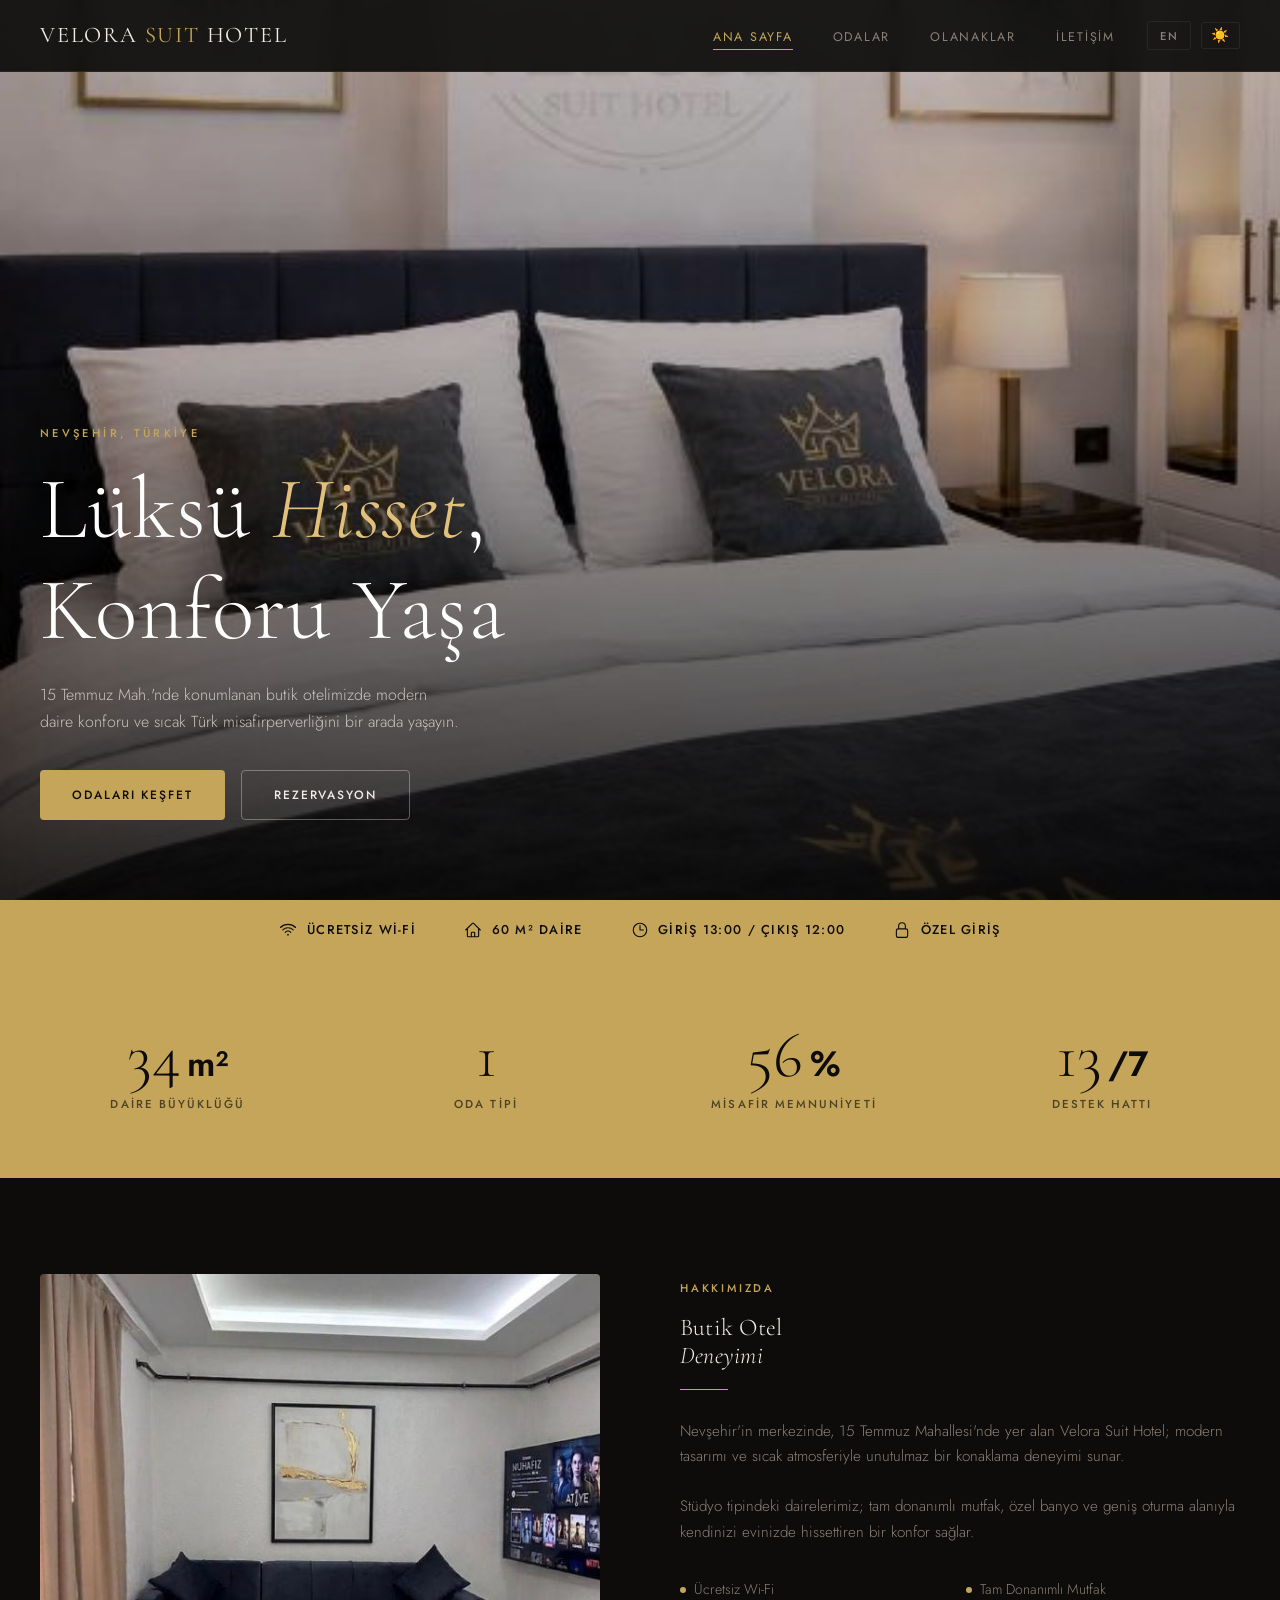
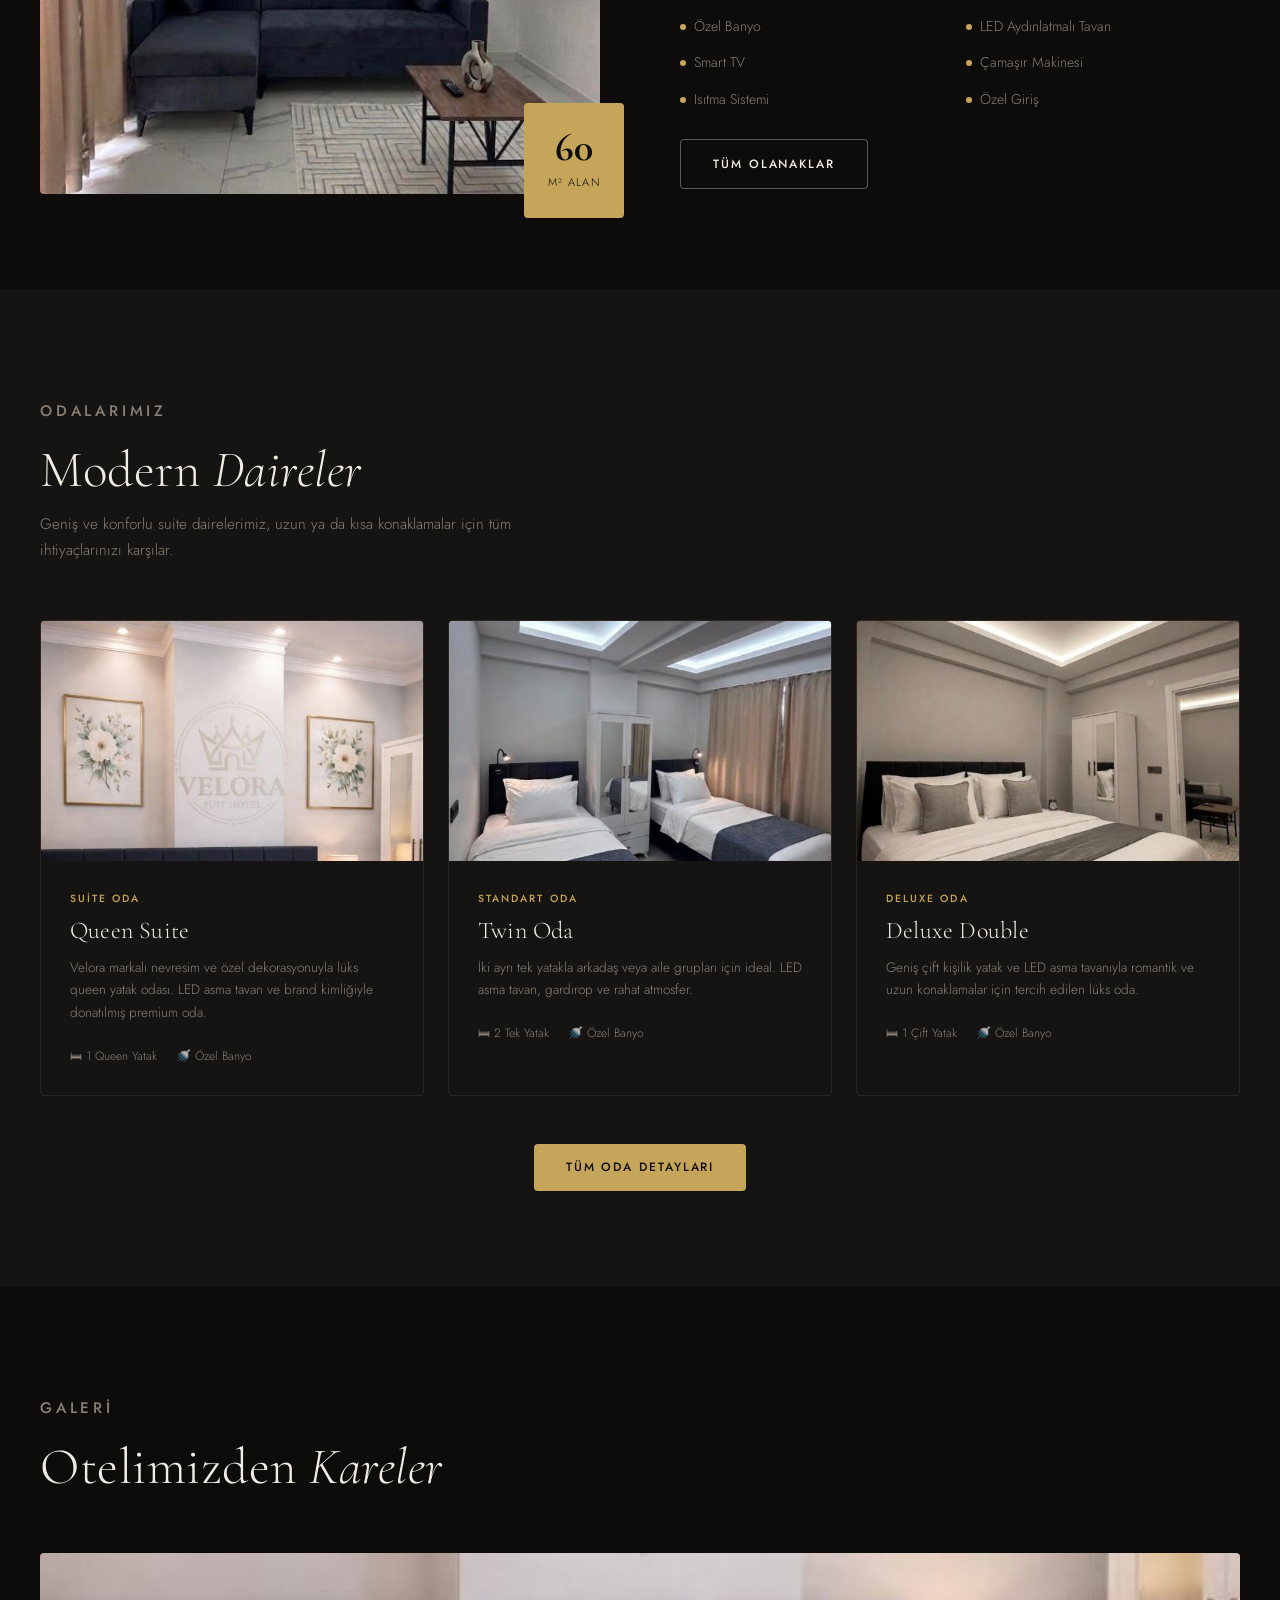
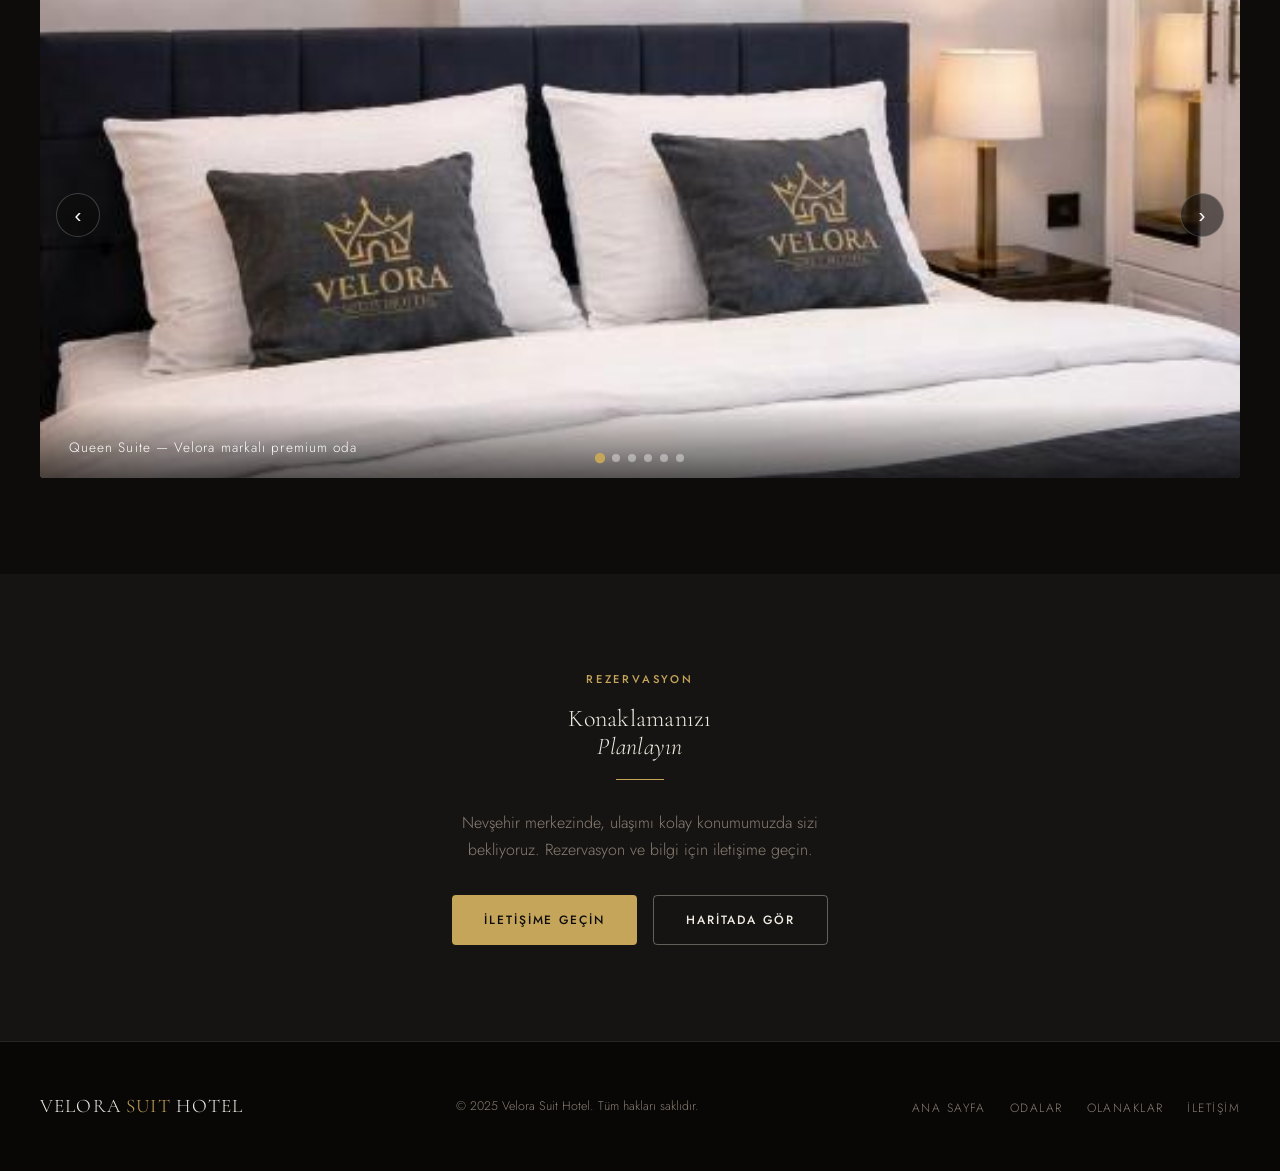
==== commit 524ff194: "Add files via upload" ====
--- a/index.html
+++ b/index.html
@@ -25,6 +25,7 @@
     <li><a href="pages/contact.html" data-tr="İletişim" data-en="Contact">İletişim</a></li>
   </ul>
   <button class="lang-btn" onclick="toggleLang()" aria-label="Change language">EN</button>
+  <button class="darkmode-btn" aria-label="Temayı değiştir">🌙</button>
   <button class="hamburger" aria-label="Toggle menu" aria-expanded="false">
     <span></span><span></span><span></span>
   </button>
@@ -209,34 +210,53 @@
   </div>
 </section>
 
-<!-- ── GALLERY ── -->
+<!-- ── SLIDER / GALERİ ── -->
+<!-- JavaScript Etkileşimi: Otomatik + manuel geçişli görsel slider -->
 <section class="section">
   <div class="container">
     <div class="section-head reveal">
       <p class="section-label" data-tr="Galeri" data-en="Gallery">Galeri</p>
       <h2 data-tr-html="Otelimizden <em>Kareler</em>" data-en-html="A Glimpse of <em>Our Hotel</em>">Otelimizden <em>Kareler</em></h2>
     </div>
-    <div class="gallery-grid">
-      <!-- Velora yatak odası (7.jpg) - büyük sol kart -->
-      <div class="gallery-item reveal img-trigger">
-        <img src="assets/img/hero-room.jpg" alt="Velora Queen Suite" style="object-position:center top;">
-      </div>
-      <!-- Mutfak (3.jpg) -->
-      <div class="gallery-item reveal img-trigger">
-        <img src="assets/img/kitchen.jpg" alt="Mutfak" style="object-position:center center;">
-      </div>
-      <!-- Banyo (2.jpg) -->
-      <div class="gallery-item reveal img-trigger">
-        <img src="assets/img/bathroom.jpg" alt="Banyo">
-      </div>
-      <!-- Salon (1.jpg) -->
-      <div class="gallery-item reveal img-trigger">
-        <img src="assets/img/living-room.jpg" alt="Oturma odası" style="object-position:center center;">
-      </div>
-      <!-- Twin oda (5.jpg) -->
-      <div class="gallery-item reveal img-trigger">
-        <img src="assets/img/twin-room.jpg" alt="Twin oda">
-      </div>
+
+    <div class="slider reveal" tabindex="0" aria-label="Otel galeri slaytı">
+      <div class="slider__track">
+
+        <div class="slide img-trigger">
+          <img src="assets/img/hero-room.jpg" alt="Velora Queen Suite — Marka nevresimli lüks yatak odası">
+          <div class="slide__caption" data-tr="Queen Suite — Velora markalı premium oda" data-en="Queen Suite — Velora branded premium room">Queen Suite — Velora markalı premium oda</div>
+        </div>
+
+        <div class="slide img-trigger">
+          <img src="assets/img/double-room.jpg" alt="Deluxe Double — LED asma tavanlı geniş yatak odası">
+          <div class="slide__caption" data-tr="Deluxe Double — LED asma tavanlı geniş oda" data-en="Deluxe Double — Spacious room with LED ceiling">Deluxe Double — LED asma tavanlı geniş oda</div>
+        </div>
+
+        <div class="slide img-trigger">
+          <img src="assets/img/twin-room.jpg" alt="Twin Oda — İki ayrı tek kişilik yatak">
+          <div class="slide__caption" data-tr="Twin Oda — İki ayrı yatak, geniş alan" data-en="Twin Room — Two separate beds, spacious layout">Twin Oda — İki ayrı yatak, geniş alan</div>
+        </div>
+
+        <div class="slide img-trigger">
+          <img src="assets/img/living-room.jpg" alt="Salon — L tipi kanepe ve Smart TV">
+          <div class="slide__caption" data-tr="Salon — L kanepe ve duvara monte Smart TV" data-en="Living Room — L sofa and wall-mounted Smart TV">Salon — L kanepe ve duvara monte Smart TV</div>
+        </div>
+
+        <div class="slide img-trigger">
+          <img src="assets/img/kitchen.jpg" alt="Mutfak — Beyaz lake dolaplı mermer tezgâh">
+          <div class="slide__caption" data-tr="Mutfak — Tam donanımlı, mermer tezgâhlı" data-en="Kitchen — Fully equipped with marble countertop">Mutfak — Tam donanımlı, mermer tezgâhlı</div>
+        </div>
+
+        <div class="slide img-trigger">
+          <img src="assets/img/bathroom.jpg" alt="Banyo — Cam kabin duş ve mermer fayans">
+          <div class="slide__caption" data-tr="Banyo — Siyah çerçeveli cam kabin duş" data-en="Bathroom — Black-framed glass shower cabin">Banyo — Siyah çerçeveli cam kabin duş</div>
+        </div>
+
+      </div>
+
+      <button class="slider__prev" aria-label="Önceki slayt">&#8249;</button>
+      <button class="slider__next" aria-label="Sonraki slayt">&#8250;</button>
+      <div class="slider__dots" role="tablist" aria-label="Slayt seçimi"></div>
     </div>
   </div>
 </section>
--- a/assets/css/style.css
+++ b/assets/css/style.css
@@ -1021,3 +1021,398 @@
   .hero__actions { flex-direction: column; }
   .btn { width: 100%; justify-content: center; }
 }
+
+/* ── Yukarı Çık Butonu ── */
+.scroll-top-btn {
+  position: fixed;
+  bottom: 2rem;
+  right: 2rem;
+  z-index: 999;
+  width: 48px;
+  height: 48px;
+  border-radius: 50%;
+  background: var(--clr-gold);
+  color: #0d0c0b;
+  border: none;
+  font-size: 1.3rem;
+  font-weight: 700;
+  cursor: pointer;
+  display: flex;
+  align-items: center;
+  justify-content: center;
+  box-shadow: 0 4px 20px rgba(197,165,90,0.4);
+  opacity: 0;
+  transform: translateY(16px);
+  pointer-events: none;
+  transition: opacity 0.3s ease, transform 0.3s ease, background 0.2s ease;
+}
+
+.scroll-top-btn.visible {
+  opacity: 1;
+  transform: translateY(0);
+  pointer-events: auto;
+}
+
+.scroll-top-btn:hover {
+  background: var(--clr-gold-lt);
+  transform: translateY(-3px);
+}
+
+@media (max-width: 768px) {
+  .scroll-top-btn {
+    bottom: 1.2rem;
+    right: 1.2rem;
+    width: 42px;
+    height: 42px;
+    font-size: 1.1rem;
+  }
+}
+
+/* ── Sayaç / İstatistik Bölümü ── */
+.stats-section {
+  background: var(--clr-gold);
+  padding: 4rem 2.5rem;
+}
+
+.stats-grid {
+  max-width: 1200px;
+  margin: 0 auto;
+  display: grid;
+  grid-template-columns: repeat(4, 1fr);
+  gap: 2rem;
+  text-align: center;
+}
+
+.stat-item {
+  display: flex;
+  flex-direction: column;
+  align-items: center;
+  gap: 0.4rem;
+}
+
+.stat-item__number {
+  font-family: var(--ff-display);
+  font-size: clamp(2.8rem, 5vw, 4rem);
+  font-weight: 300;
+  color: #0d0c0b;
+  line-height: 1;
+  display: flex;
+  align-items: baseline;
+  gap: 0.1em;
+}
+
+.stat-item__suffix {
+  font-size: 0.55em;
+  font-family: var(--ff-body);
+  font-weight: 600;
+}
+
+.stat-item__label {
+  font-family: var(--ff-body);
+  font-size: 0.72rem;
+  font-weight: 500;
+  letter-spacing: 0.18em;
+  text-transform: uppercase;
+  color: rgba(13,12,11,0.65);
+}
+
+@media (max-width: 768px) {
+  .stats-grid {
+    grid-template-columns: repeat(2, 1fr);
+    gap: 2rem 1rem;
+  }
+  .stats-section { padding: 3rem 1.2rem; }
+}
+
+@media (max-width: 400px) {
+  .stats-grid { grid-template-columns: repeat(2, 1fr); }
+}
+
+/* ── Accordion ── */
+.accordion {
+  display: flex;
+  flex-direction: column;
+  gap: 0;
+  border: 1px solid var(--clr-border);
+  border-radius: var(--radius);
+  overflow: hidden;
+}
+
+.accordion__item {
+  border-bottom: 1px solid var(--clr-border);
+}
+
+.accordion__item:last-child {
+  border-bottom: none;
+}
+
+.accordion__trigger {
+  width: 100%;
+  display: flex;
+  align-items: center;
+  justify-content: space-between;
+  gap: 1rem;
+  padding: 1.4rem 1.8rem;
+  background: var(--clr-surface);
+  border: none;
+  cursor: pointer;
+  text-align: left;
+  font-family: var(--ff-body);
+  font-size: 0.95rem;
+  font-weight: 400;
+  color: var(--clr-cream);
+  transition: background var(--transition), color var(--transition);
+}
+
+.accordion__trigger:hover {
+  background: rgba(197,165,90,0.06);
+  color: var(--clr-gold);
+}
+
+.accordion__item.open .accordion__trigger {
+  color: var(--clr-gold);
+  background: rgba(197,165,90,0.06);
+}
+
+.accordion__icon {
+  flex-shrink: 0;
+  width: 28px;
+  height: 28px;
+  border: 1px solid var(--clr-border);
+  border-radius: 50%;
+  display: flex;
+  align-items: center;
+  justify-content: center;
+  font-size: 1.1rem;
+  font-weight: 300;
+  color: var(--clr-gold);
+  transition: transform var(--transition), background var(--transition);
+  line-height: 1;
+}
+
+.accordion__item.open .accordion__icon {
+  background: var(--clr-gold);
+  color: #0d0c0b;
+  border-color: var(--clr-gold);
+}
+
+.accordion__body {
+  max-height: 0;
+  overflow: hidden;
+  transition: max-height 0.38s cubic-bezier(0.4, 0, 0.2, 1);
+  background: var(--clr-bg);
+}
+
+.accordion__body p {
+  padding: 1.2rem 1.8rem 1.6rem;
+  font-size: 0.9rem;
+  color: var(--clr-muted);
+  line-height: 1.75;
+}
+
+@media (max-width: 768px) {
+  .accordion__trigger { padding: 1.2rem 1.2rem; font-size: 0.88rem; }
+  .accordion__body p  { padding: 1rem 1.2rem 1.4rem; }
+}
+
+/* ============================================
+   DARK MODE (Light Mode override)
+   ============================================ */
+body.light-mode {
+  --clr-bg:      #f5f0e8;
+  --clr-surface: #ede8de;
+  --clr-border:  #d4ccc0;
+  --clr-cream:   #1a1714;
+  --clr-muted:   #5a524a;
+  --clr-white:   #1a1714;
+}
+
+body.light-mode .navbar {
+  border-bottom-color: var(--clr-border);
+}
+
+body.light-mode .hero__overlay {
+  background: linear-gradient(to top, rgba(245,240,232,0.75) 0%, rgba(245,240,232,0.2) 60%, transparent 100%);
+}
+
+body.light-mode .hero__title { color: #1a1714; }
+body.light-mode .hero__eyebrow { color: var(--clr-gold); }
+body.light-mode .hero__sub { color: #3a3028; }
+
+body.light-mode .mobile-nav {
+  background: rgba(245,240,232,0.98);
+}
+body.light-mode .mobile-nav a { color: #1a1714; }
+
+body.light-mode .hamburger span { background: #1a1714; }
+
+/* Dark mode button */
+.darkmode-btn {
+  background: transparent;
+  border: 1px solid var(--clr-border);
+  border-radius: 2px;
+  padding: 0.32rem 0.6rem;
+  font-size: 0.9rem;
+  cursor: pointer;
+  margin-left: 0.6rem;
+  transition: var(--transition);
+  line-height: 1;
+}
+.darkmode-btn:hover { border-color: var(--clr-gold); }
+
+/* ============================================
+   SLIDER
+   ============================================ */
+.slider {
+  position: relative;
+  overflow: hidden;
+  border-radius: var(--radius);
+  background: var(--clr-surface);
+  aspect-ratio: 16 / 7;
+  outline: none;
+}
+
+.slider__track {
+  position: relative;
+  width: 100%;
+  height: 100%;
+}
+
+.slide {
+  position: absolute;
+  inset: 0;
+  opacity: 0;
+  transition: opacity 0.65s ease;
+  pointer-events: none;
+}
+
+.slide.active {
+  opacity: 1;
+  pointer-events: auto;
+}
+
+.slide img {
+  width: 100%;
+  height: 100%;
+  object-fit: cover;
+}
+
+.slide__caption {
+  position: absolute;
+  bottom: 0; left: 0; right: 0;
+  background: linear-gradient(to top, rgba(0,0,0,0.65) 0%, transparent 100%);
+  padding: 2rem 1.8rem 1.2rem;
+  color: #fff;
+  font-size: 0.85rem;
+  letter-spacing: 0.08em;
+}
+
+.slider__prev,
+.slider__next {
+  position: absolute;
+  top: 50%;
+  transform: translateY(-50%);
+  z-index: 10;
+  width: 44px; height: 44px;
+  border-radius: 50%;
+  background: rgba(13,12,11,0.55);
+  border: 1px solid rgba(255,255,255,0.2);
+  color: #fff;
+  font-size: 1.3rem;
+  cursor: pointer;
+  display: flex;
+  align-items: center;
+  justify-content: center;
+  transition: background var(--transition);
+}
+.slider__prev { left: 1rem; }
+.slider__next { right: 1rem; }
+.slider__prev:hover,
+.slider__next:hover { background: var(--clr-gold); color: #0d0c0b; border-color: var(--clr-gold); }
+
+.slider__dots {
+  position: absolute;
+  bottom: 1rem;
+  left: 50%;
+  transform: translateX(-50%);
+  display: flex;
+  gap: 0.5rem;
+  z-index: 10;
+}
+
+.slider__dot {
+  width: 8px; height: 8px;
+  border-radius: 50%;
+  background: rgba(255,255,255,0.4);
+  border: none;
+  cursor: pointer;
+  padding: 0;
+  transition: background var(--transition), transform var(--transition);
+}
+.slider__dot.active {
+  background: var(--clr-gold);
+  transform: scale(1.3);
+}
+
+@media (max-width: 768px) {
+  .slider { aspect-ratio: 4 / 3; }
+  .slider__prev, .slider__next { width: 36px; height: 36px; font-size: 1rem; }
+}
+
+/* ============================================
+   TABS
+   ============================================ */
+.tabs-wrap { margin-bottom: 3rem; }
+
+.tab-list {
+  display: flex;
+  gap: 0;
+  border-bottom: 1px solid var(--clr-border);
+  margin-bottom: 3rem;
+  overflow-x: auto;
+  scrollbar-width: none;
+}
+.tab-list::-webkit-scrollbar { display: none; }
+
+.tab-btn {
+  flex-shrink: 0;
+  padding: 1rem 2rem;
+  background: transparent;
+  border: none;
+  border-bottom: 2px solid transparent;
+  color: var(--clr-muted);
+  font-family: var(--ff-body);
+  font-size: 0.78rem;
+  font-weight: 500;
+  letter-spacing: 0.14em;
+  text-transform: uppercase;
+  cursor: pointer;
+  transition: color var(--transition), border-color var(--transition);
+  margin-bottom: -1px;
+  white-space: nowrap;
+}
+
+.tab-btn:hover { color: var(--clr-cream); }
+
+.tab-btn.active {
+  color: var(--clr-gold);
+  border-bottom-color: var(--clr-gold);
+}
+
+.tab-panel {
+  display: none;
+}
+
+.tab-panel.active {
+  display: block;
+  animation: tabFadeIn 0.4s ease;
+}
+
+@keyframes tabFadeIn {
+  from { opacity: 0; transform: translateY(12px); }
+  to   { opacity: 1; transform: translateY(0); }
+}
+
+@media (max-width: 768px) {
+  .tab-btn { padding: 0.85rem 1.2rem; font-size: 0.72rem; }
+}
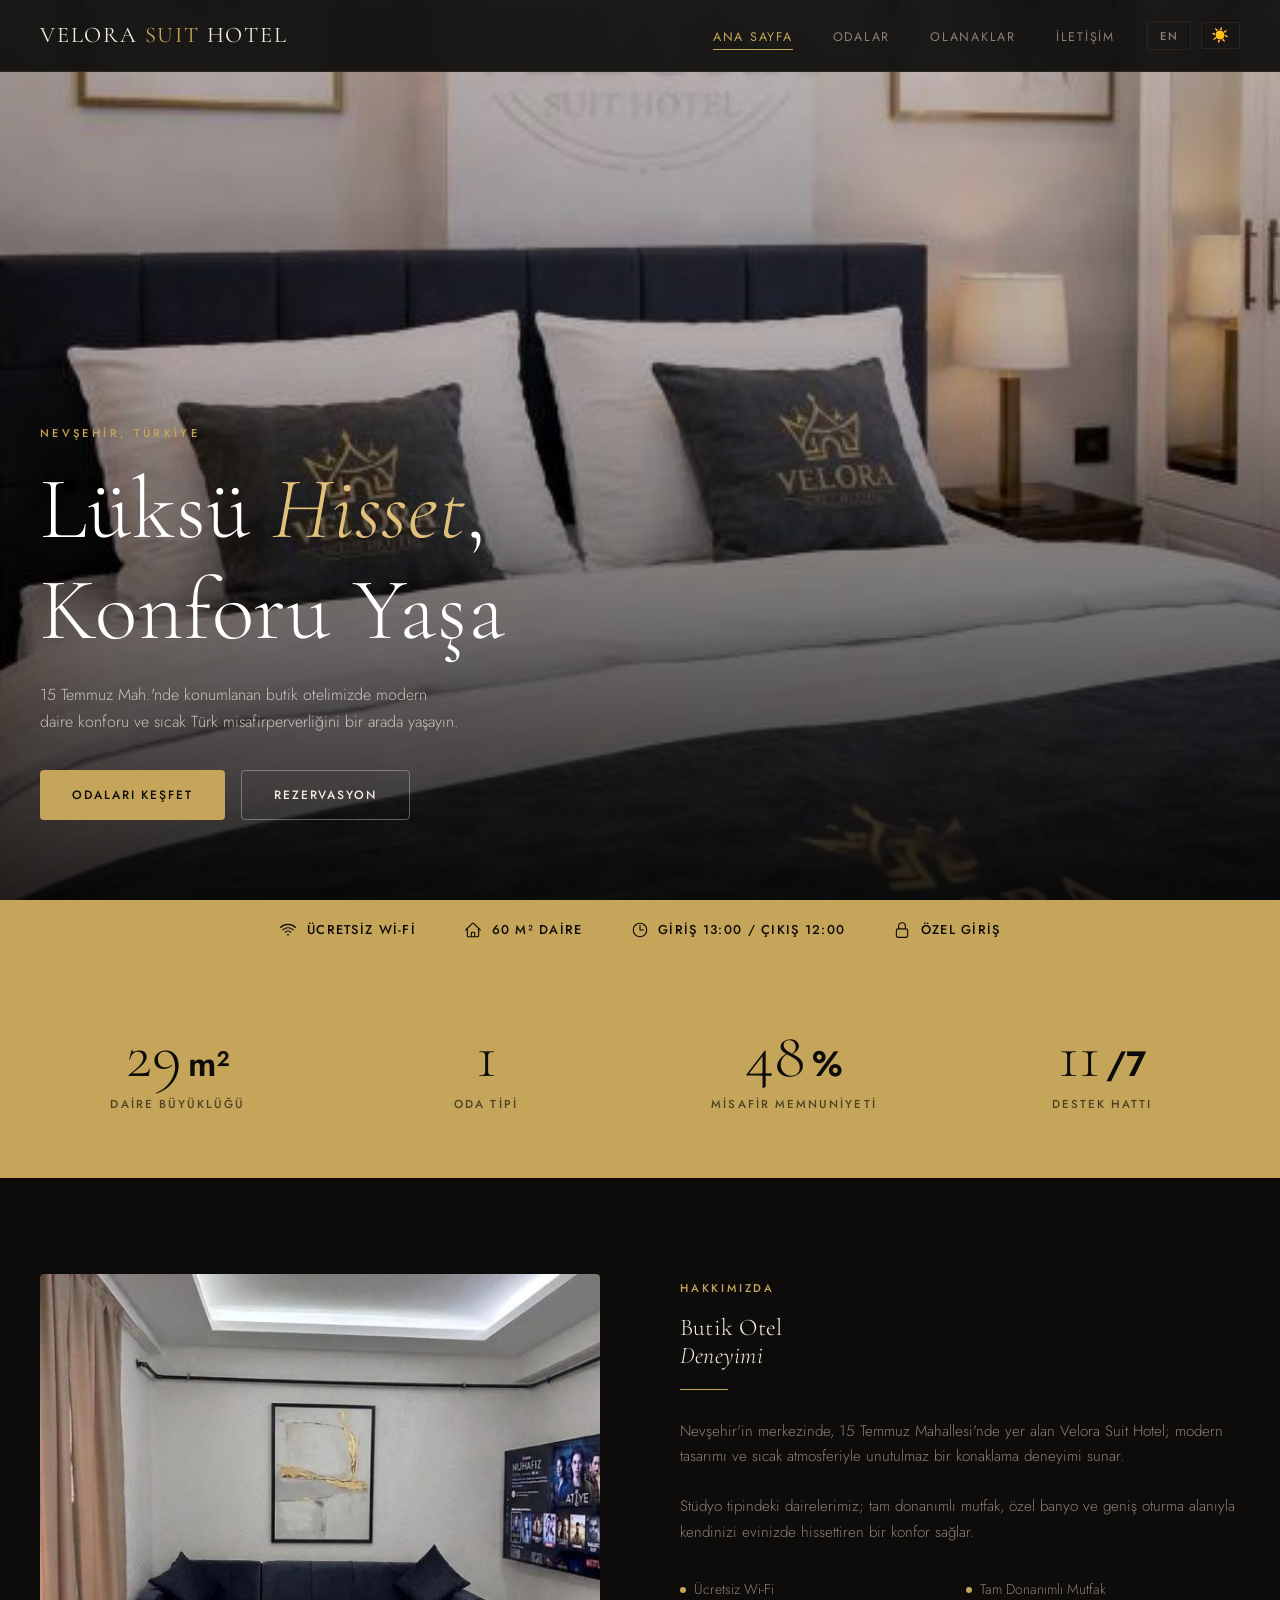
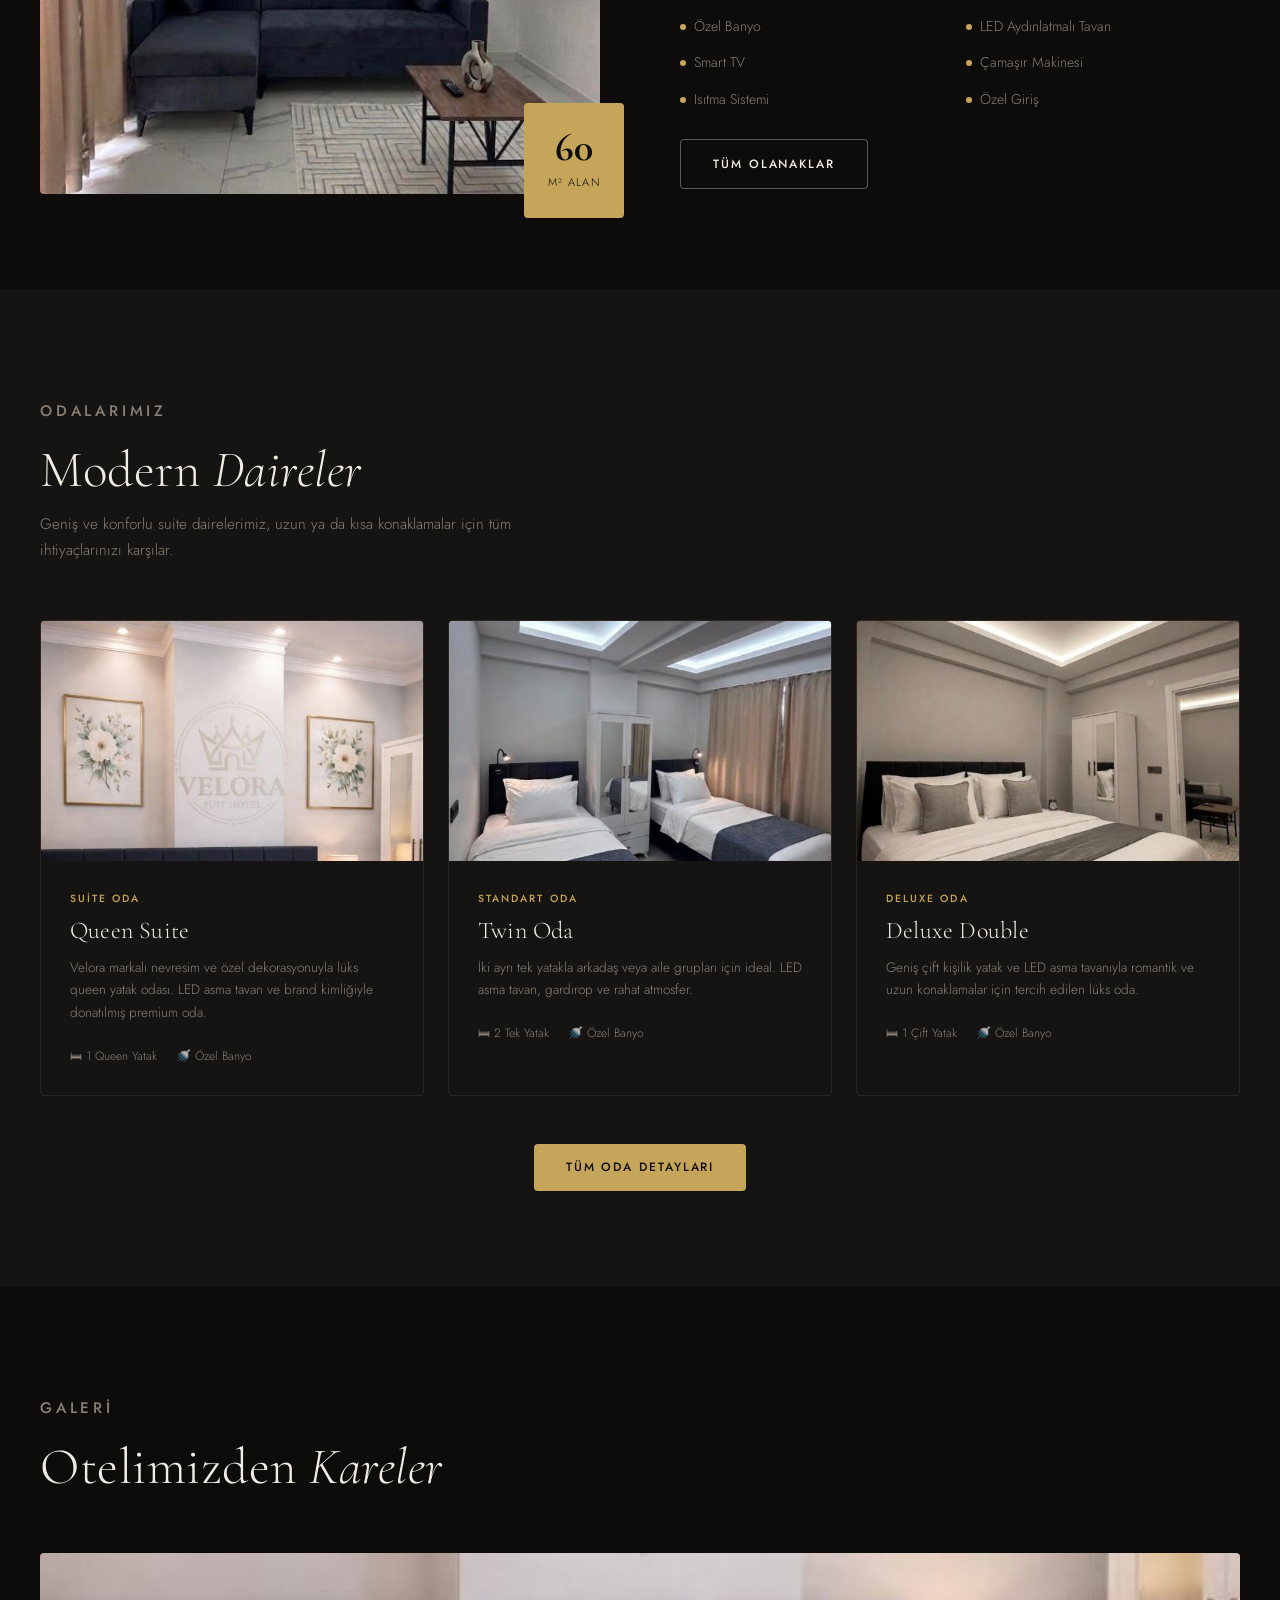
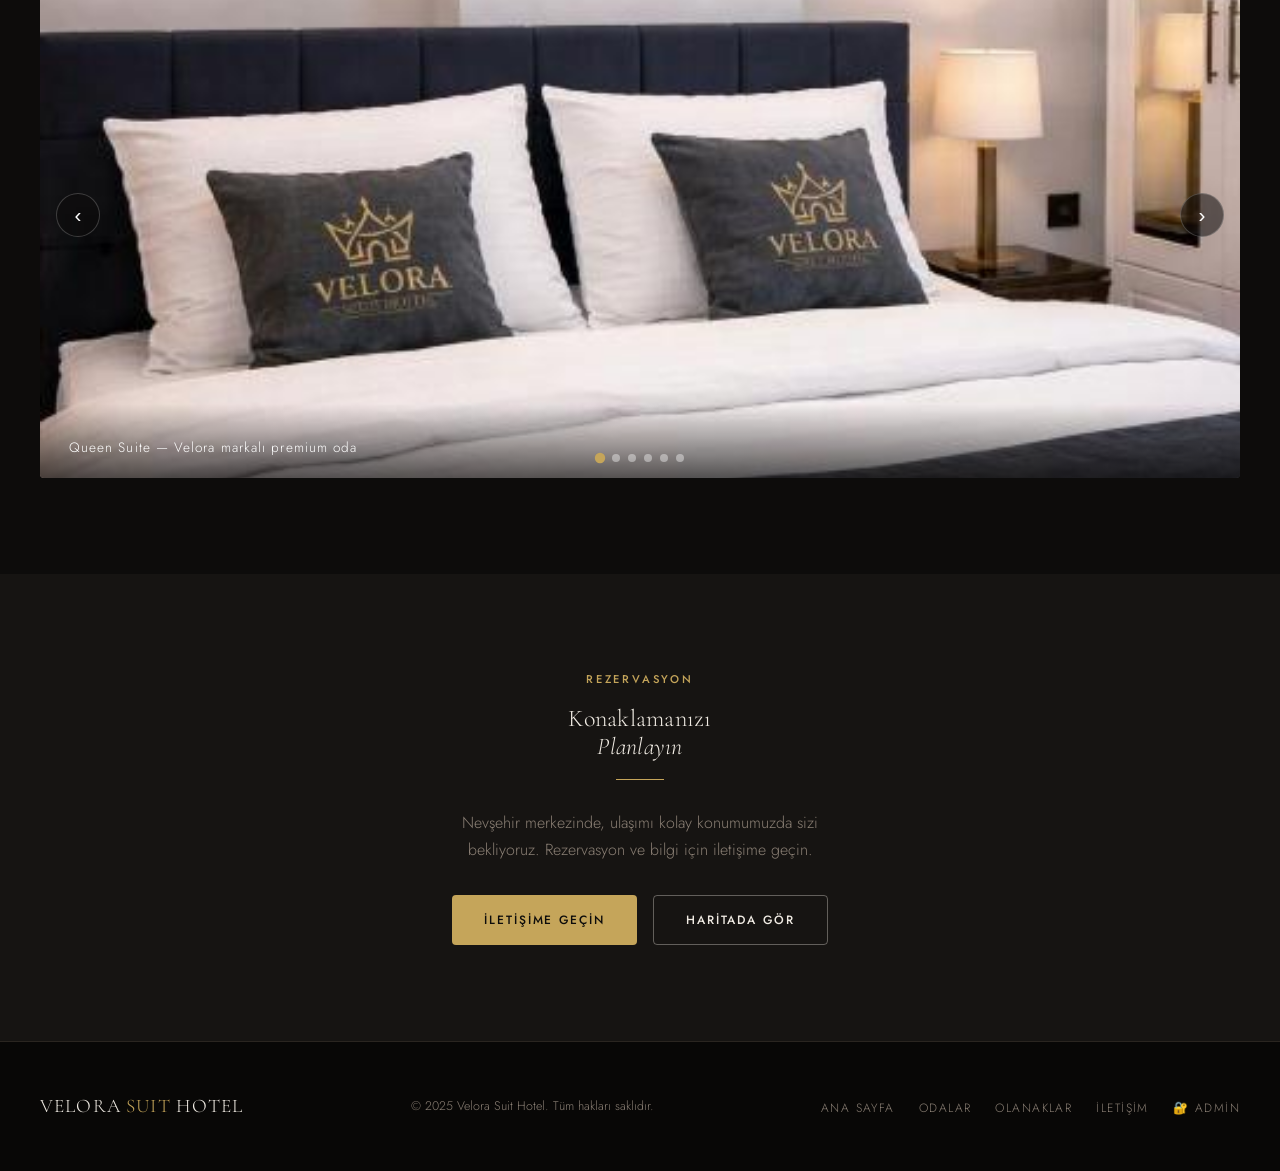
==== commit b37c8594: "index.html güncellendi" ====
--- a/index.html
+++ b/index.html
@@ -285,6 +285,7 @@
       <li><a href="pages/rooms.html" data-tr="Odalar" data-en="Rooms">Odalar</a></li>
       <li><a href="pages/amenities.html" data-tr="Olanaklar" data-en="Amenities">Olanaklar</a></li>
       <li><a href="pages/contact.html" data-tr="İletişim" data-en="Contact">İletişim</a></li>
+      <li><a href="pages/login.html" class="admin-footer-btn" data-tr="🔐 Admin" data-en="🔐 Admin">🔐 Admin</a></li>
     </ul>
   </div>
 </footer>
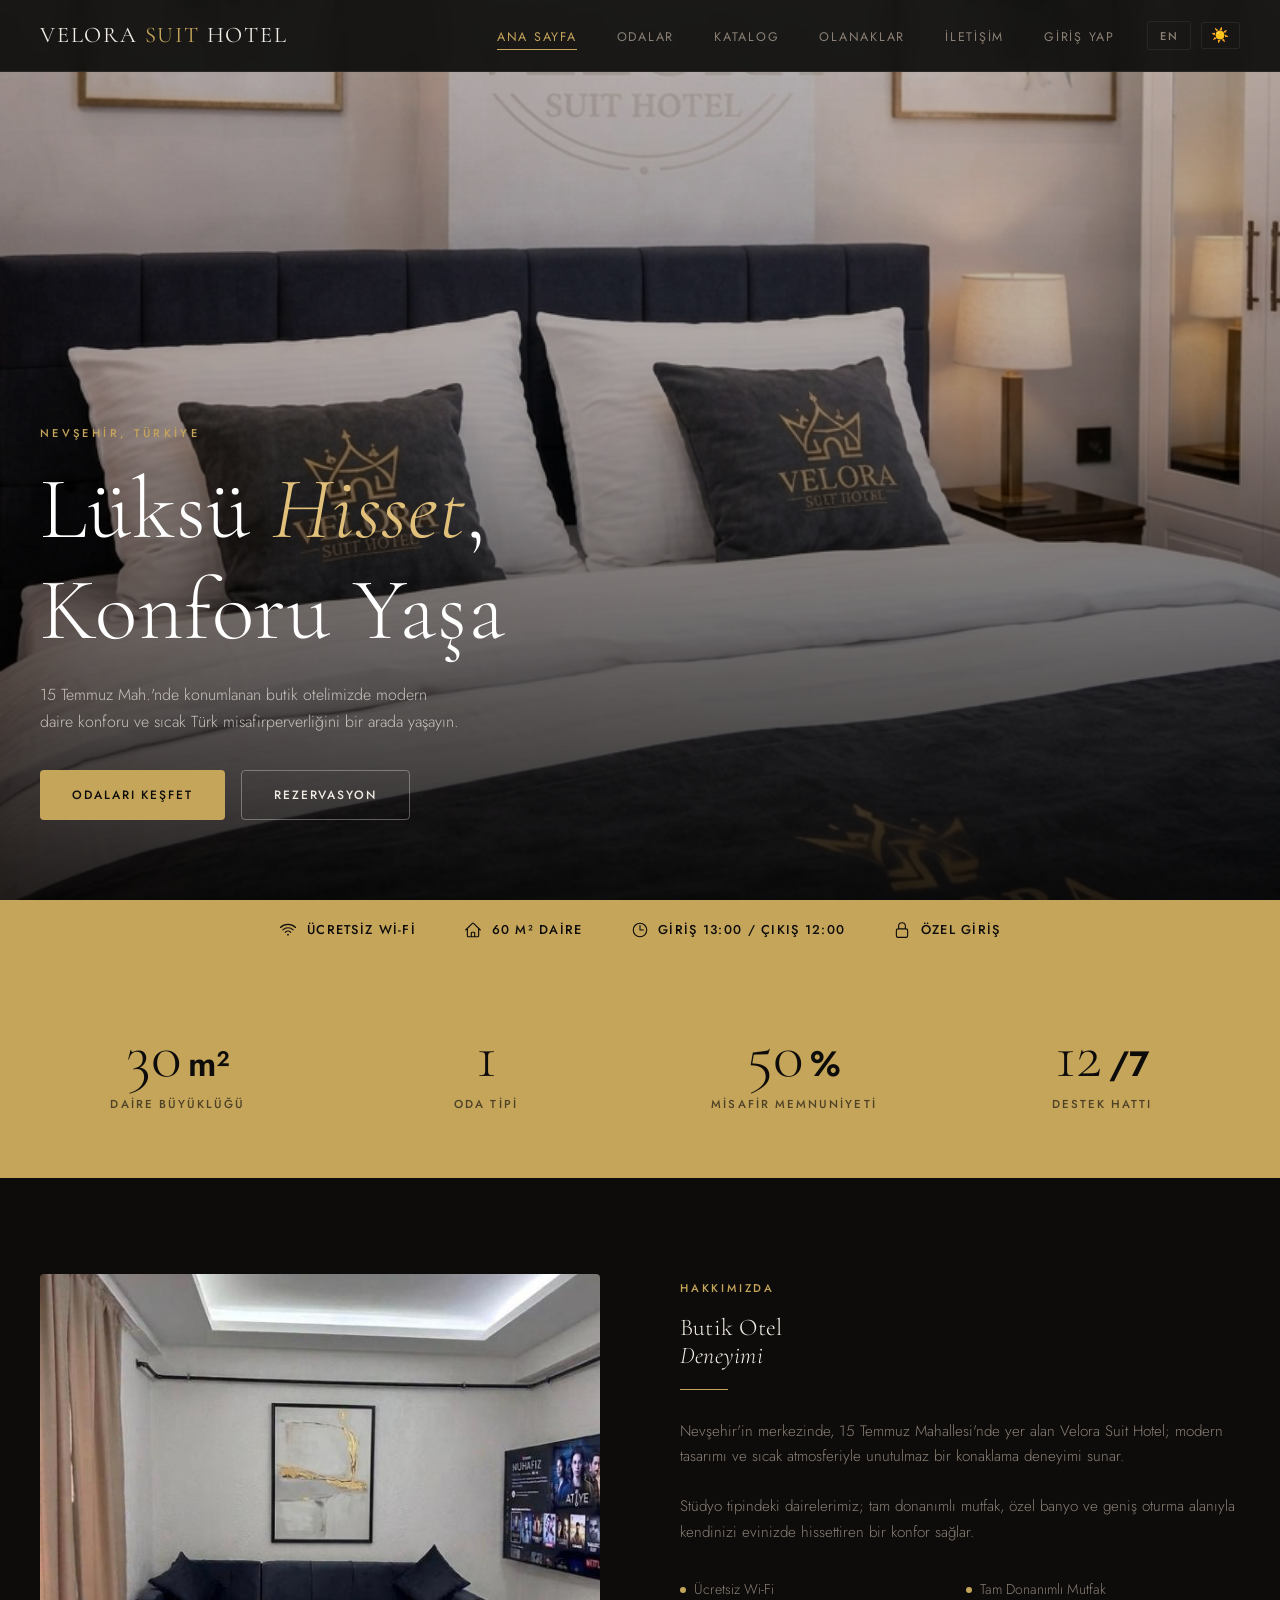
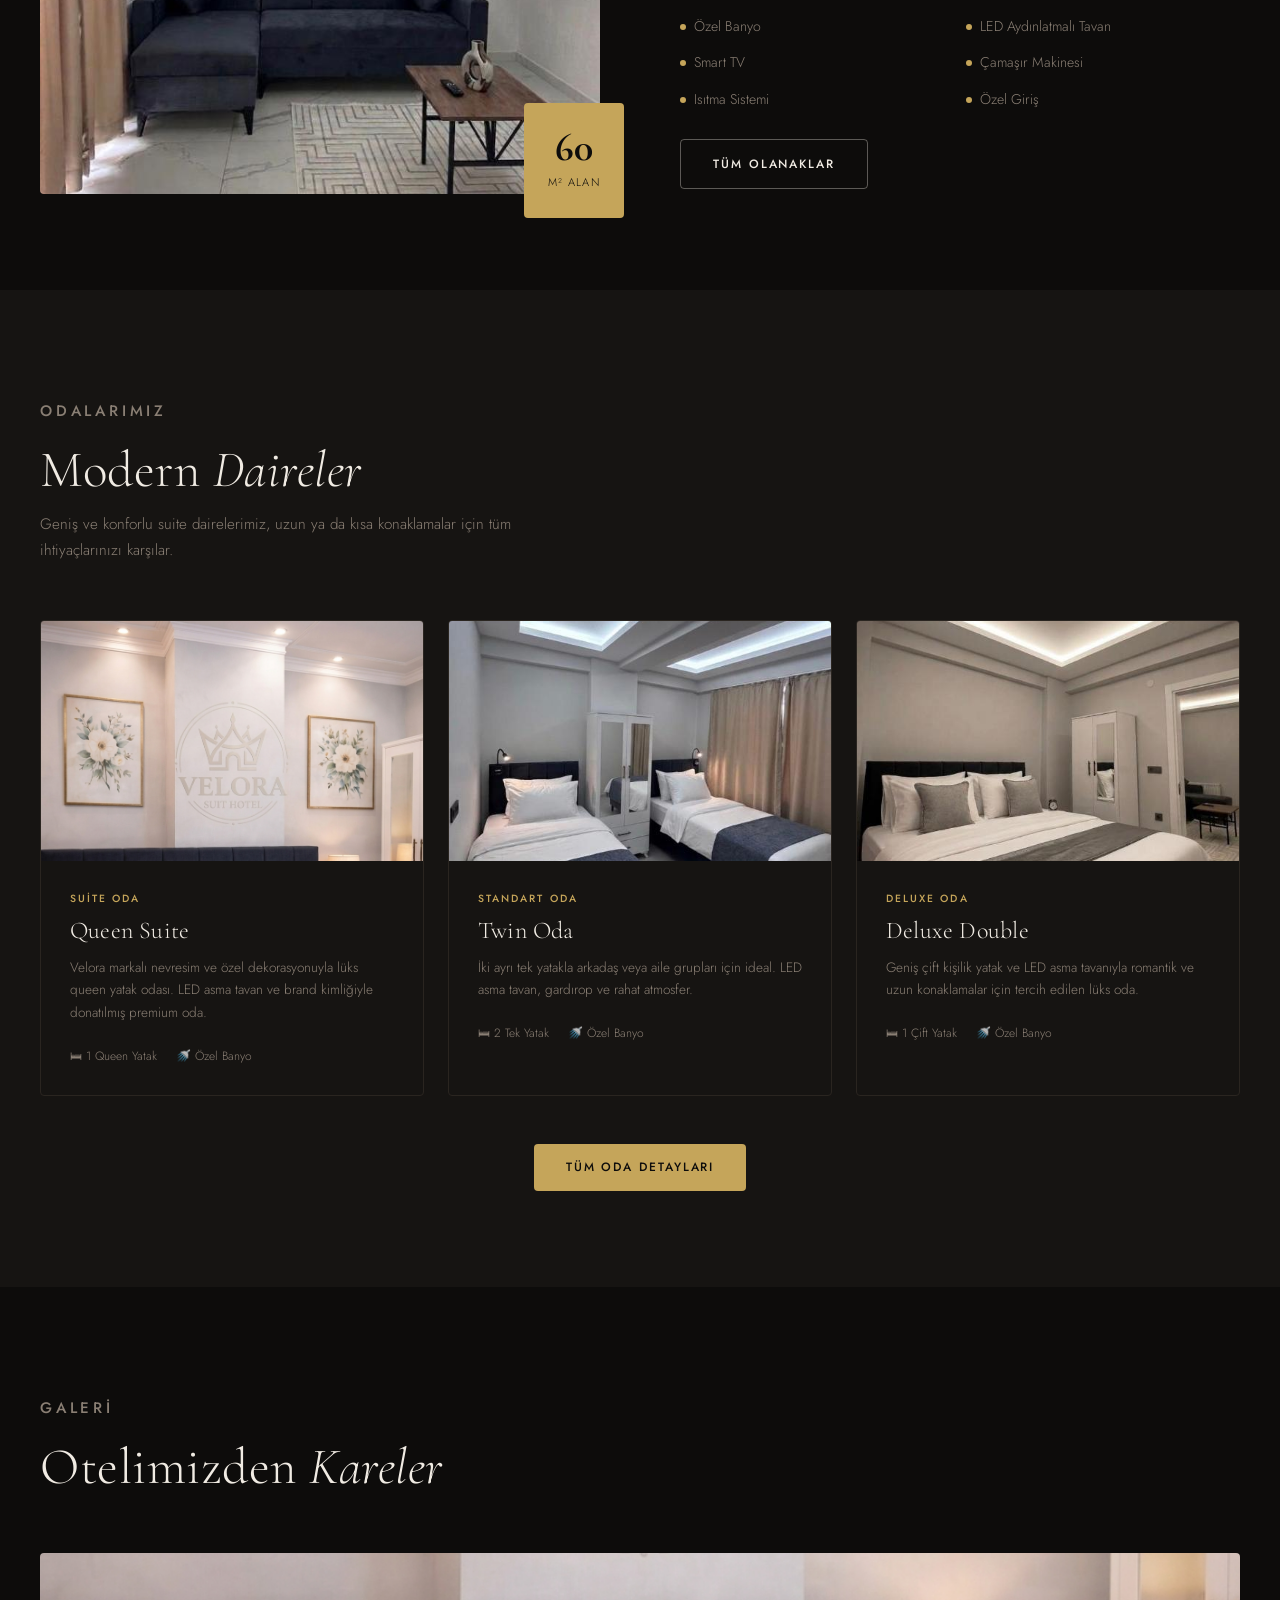
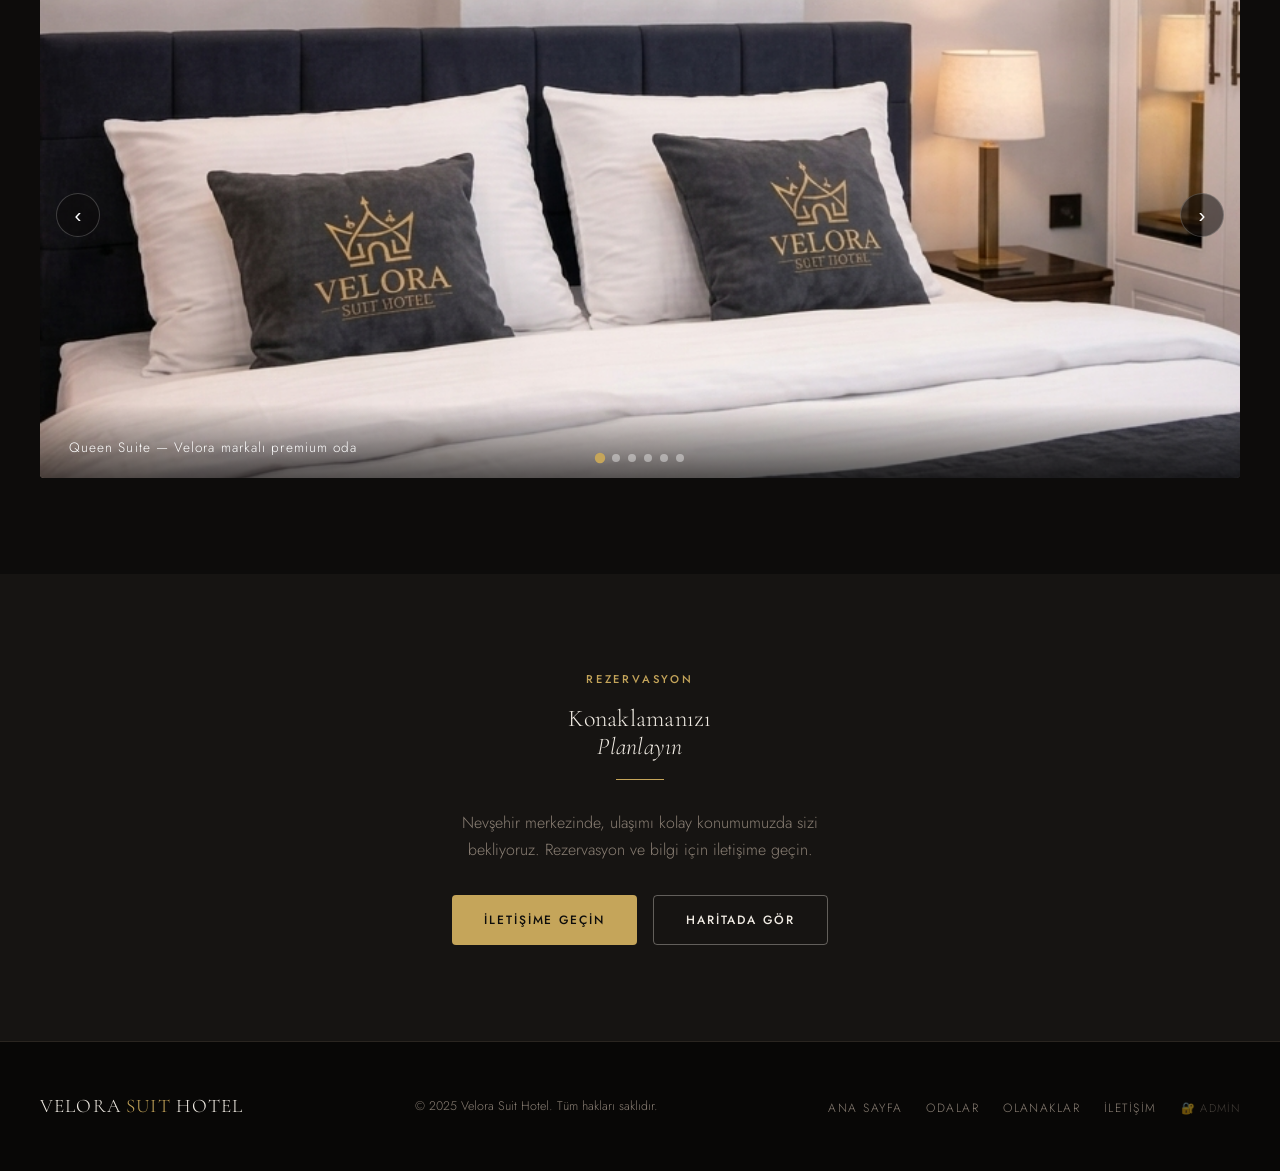
==== commit 05b5d169: "index.html güncellendi." ====
--- a/index.html
+++ b/index.html
@@ -21,6 +21,7 @@
   <ul class="navbar__nav">
     <li><a href="index.html" data-tr="Ana Sayfa" data-en="Home">Ana Sayfa</a></li>
     <li><a href="pages/rooms.html" data-tr="Odalar" data-en="Rooms">Odalar</a></li>
+    <li><a href="pages/catalog.html" data-tr="Katalog" data-en="Catalog">Katalog</a></li>
     <li><a href="pages/amenities.html" data-tr="Olanaklar" data-en="Amenities">Olanaklar</a></li>
     <li><a href="pages/contact.html" data-tr="İletişim" data-en="Contact">İletişim</a></li>
   </ul>
@@ -35,6 +36,7 @@
 <ul class="mobile-nav" role="list">
   <li><a href="index.html" data-tr="Ana Sayfa" data-en="Home">Ana Sayfa</a></li>
   <li><a href="pages/rooms.html" data-tr="Odalar" data-en="Rooms">Odalar</a></li>
+  <li><a href="pages/catalog.html" data-tr="Katalog" data-en="Catalog">Katalog</a></li>
   <li><a href="pages/amenities.html" data-tr="Olanaklar" data-en="Amenities">Olanaklar</a></li>
   <li><a href="pages/contact.html" data-tr="İletişim" data-en="Contact">İletişim</a></li>
 </ul>
--- a/assets/css/style.css
+++ b/assets/css/style.css
@@ -1225,26 +1225,75 @@
   --clr-cream:   #1a1714;
   --clr-muted:   #5a524a;
   --clr-white:   #1a1714;
-}
-
+  --shadow:      0 8px 40px rgba(0,0,0,0.12);
+}
+
+/* ── Navbar: açık temada yarı saydam bej ── */
 body.light-mode .navbar {
+  background: rgba(245,240,232,0.94) !important;
   border-bottom-color: var(--clr-border);
 }
-
+body.light-mode .navbar__brand       { color: #1a1714; }
+body.light-mode .navbar__brand span  { color: var(--clr-gold); }
+body.light-mode .navbar__nav a       { color: #5a524a; }
+body.light-mode .navbar__nav a:hover,
+body.light-mode .navbar__nav a.active { color: var(--clr-gold); }
+body.light-mode .lang-btn            { color: #5a524a; border-color: #d4ccc0; }
+body.light-mode .darkmode-btn        { color: #1a1714; border-color: #d4ccc0; }
+
+/* ── Hero ── */
 body.light-mode .hero__overlay {
-  background: linear-gradient(to top, rgba(245,240,232,0.75) 0%, rgba(245,240,232,0.2) 60%, transparent 100%);
-}
-
-body.light-mode .hero__title { color: #1a1714; }
+  background: linear-gradient(to top, rgba(30,24,18,0.72) 0%, rgba(0,0,0,0.15) 60%, transparent 100%);
+}
+body.light-mode .hero__title  { color: #fff; }
 body.light-mode .hero__eyebrow { color: var(--clr-gold); }
-body.light-mode .hero__sub { color: #3a3028; }
-
+body.light-mode .hero__sub    { color: rgba(255,255,255,0.82); }
+
+/* ── Mobile nav ── */
 body.light-mode .mobile-nav {
   background: rgba(245,240,232,0.98);
 }
 body.light-mode .mobile-nav a { color: #1a1714; }
-
 body.light-mode .hamburger span { background: #1a1714; }
+
+/* ── Kartlar / Gölgeler ── */
+body.light-mode .room-card {
+  box-shadow: 0 2px 16px rgba(0,0,0,0.08);
+}
+body.light-mode .room-card:hover {
+  box-shadow: 0 8px 32px rgba(0,0,0,0.14);
+}
+body.light-mode .lightbox__img-wrap img {
+  box-shadow: 0 24px 80px rgba(0,0,0,0.25);
+}
+body.light-mode .lightbox {
+  background: rgba(245,240,232,0.95);
+}
+body.light-mode .lightbox__close,
+body.light-mode .lightbox__nav {
+  background: rgba(245,240,232,0.85);
+  border-color: #d4ccc0;
+  color: #1a1714;
+}
+body.light-mode .lightbox__caption { color: #5a524a; }
+body.light-mode .lightbox__counter { color: #5a524a; }
+
+/* ── Info strip renkleri değişmez (altın bg) ── */
+/* ── Footer ── */
+body.light-mode .footer { background: #e8e2d8; }
+body.light-mode .footer__brand,
+body.light-mode .footer__copy,
+body.light-mode .footer__links a { color: #5a524a; }
+body.light-mode .footer__brand span { color: var(--clr-gold); }
+
+/* ── Accordion ── */
+body.light-mode .accordion__trigger { background: #ede8de; color: #1a1714; }
+body.light-mode .accordion__trigger:hover { background: rgba(197,165,90,0.1); }
+body.light-mode .accordion__item.open .accordion__trigger { background: rgba(197,165,90,0.1); }
+body.light-mode .accordion__body { background: #f5f0e8; }
+
+/* ── Scroll top btn ── */
+body.light-mode .scroll-top-btn { box-shadow: 0 4px 20px rgba(197,165,90,0.3); }
 
 /* Dark mode button */
 .darkmode-btn {
@@ -1416,3 +1465,15 @@
 @media (max-width: 768px) {
   .tab-btn { padding: 0.85rem 1.2rem; font-size: 0.72rem; }
 }
+
+/* ── Admin footer butonu ── */
+.admin-footer-btn {
+  opacity: 0.45;
+  font-size: 0.7rem !important;
+  letter-spacing: 0.08em;
+  transition: opacity var(--transition), color var(--transition) !important;
+}
+.admin-footer-btn:hover {
+  opacity: 1;
+  color: var(--clr-gold) !important;
+}
